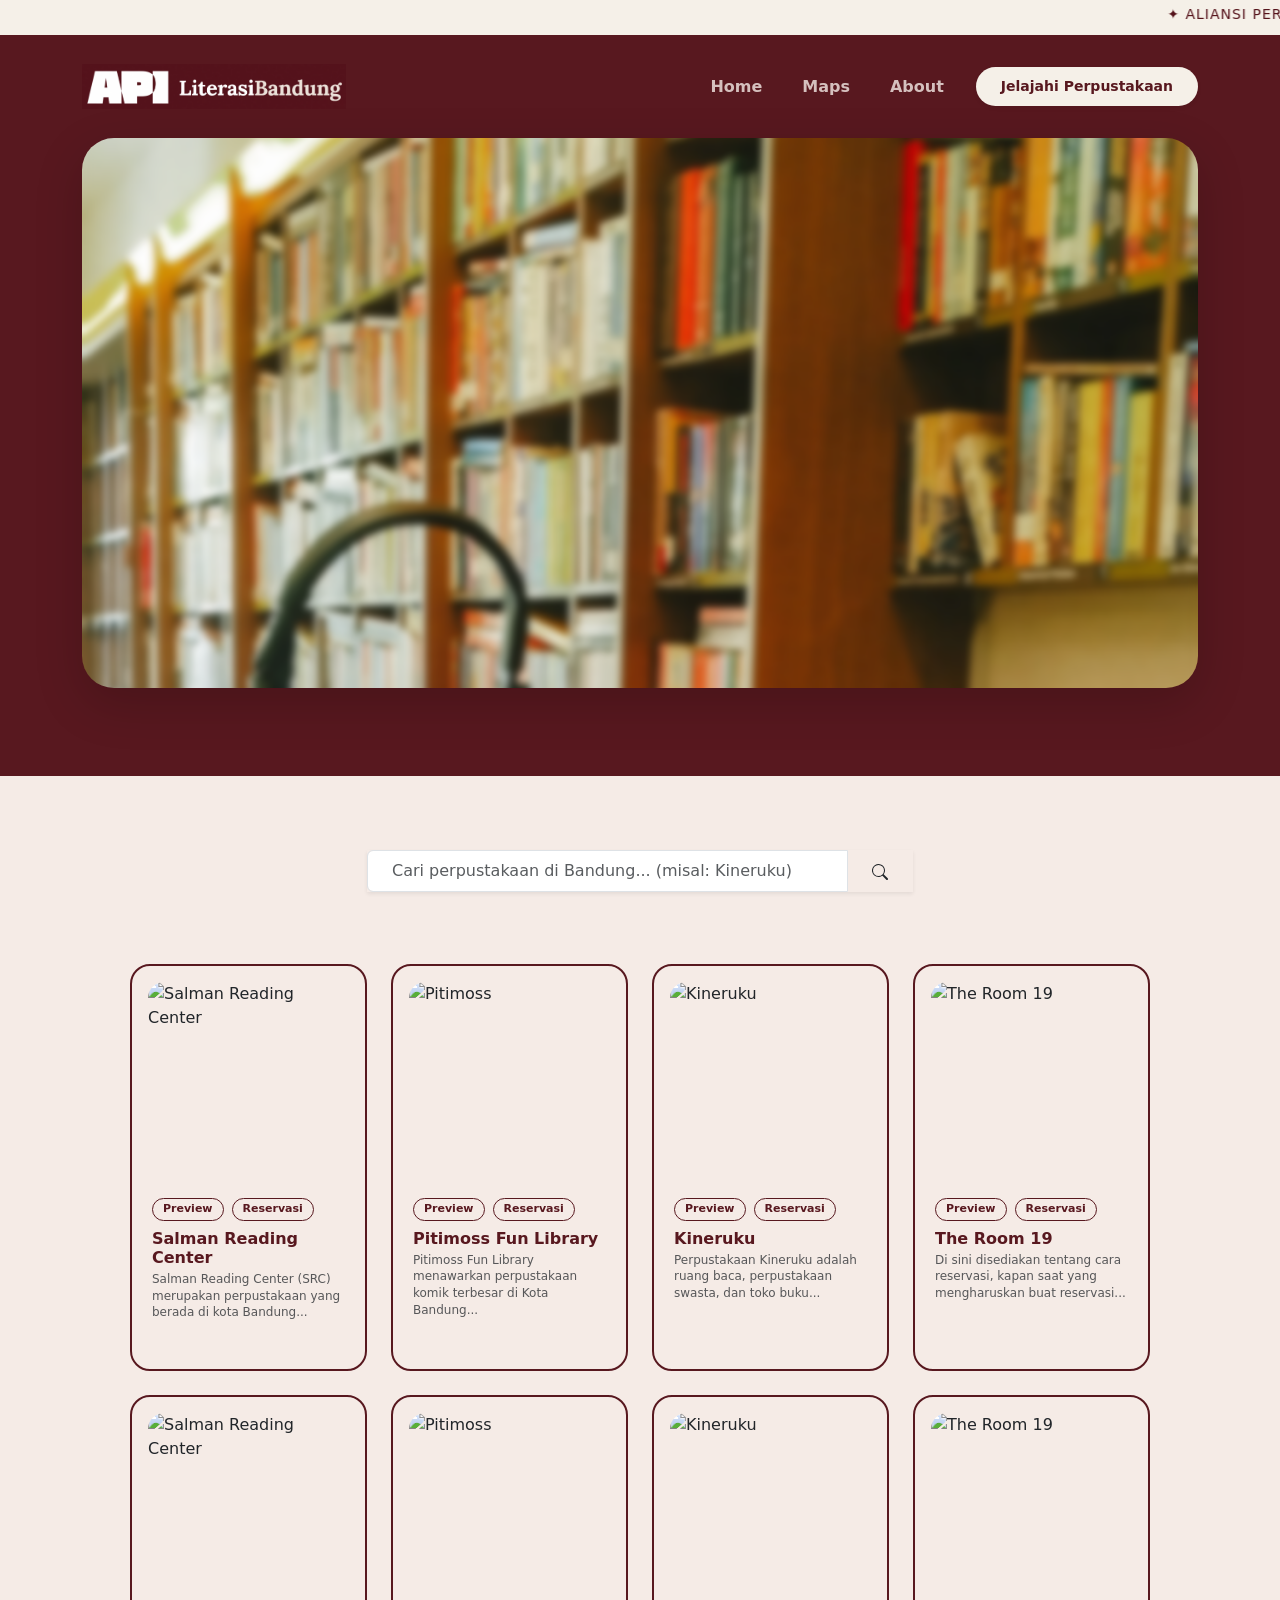
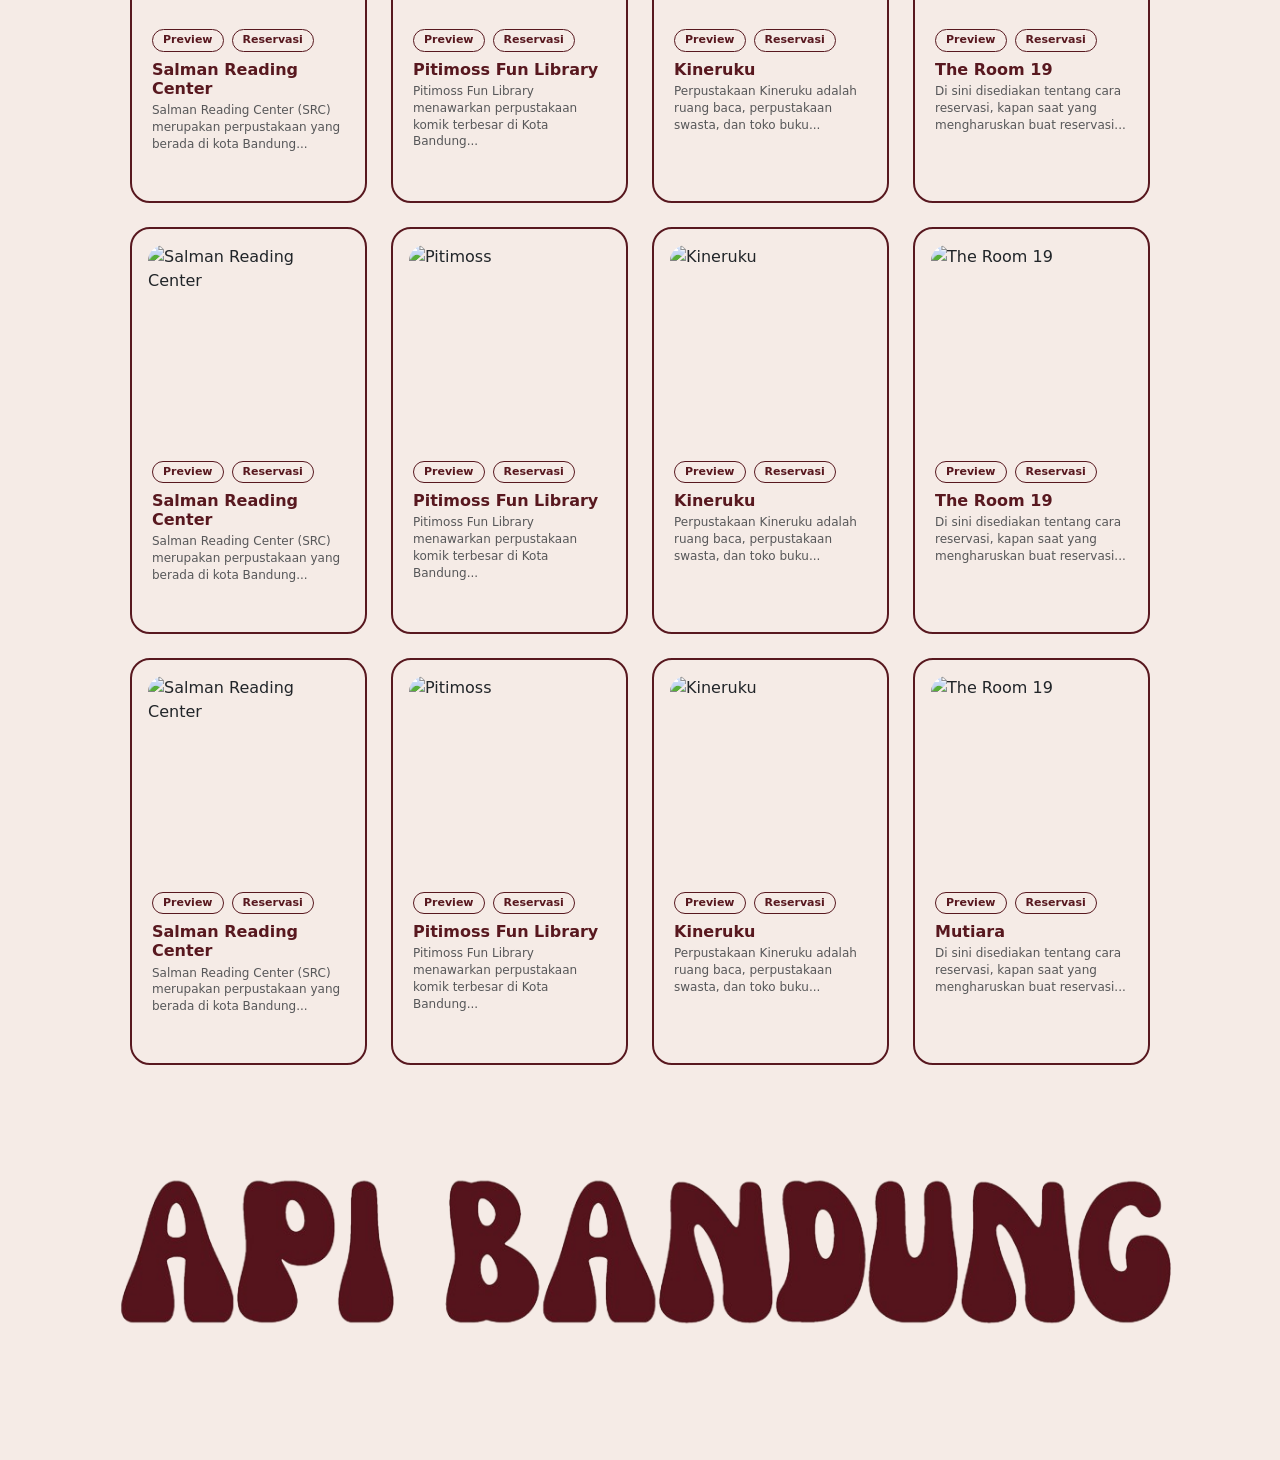
==== index.html @ 456bc09d "ganti cover" ====
<!doctype html>
<html lang="en">
  <head>
    <meta charset="UTF-8" />
    <meta name="viewport" content="width=device-width, initial-scale=1.0" />
    <link
      href="https://cdn.jsdelivr.net/npm/bootstrap@5.3.8/dist/css/bootstrap.min.css"
      rel="stylesheet"
      integrity="sha384-sRIl4kxILFvY47J16cr9ZwB07vP4J8+LH7qKQnuqkuIAvNWLzeN8tE5YBujZqJLB"
      crossorigin="anonymous"
    />
    <link rel="stylesheet" href="api.css" />
    <title>API profile</title>
  </head>
  <body>
    <!-- Teks Berjalan -->
    <div class="marquee-bg py-1 text-center text-uppercase marquee-custom">
      <marquee scrollamount="5">
        ✦ Aliansi Perpustakaan Independent &nbsp;&nbsp;&nbsp;&nbsp; ✦ Aliansi
        Perpustakaan Independent &nbsp;&nbsp;&nbsp;&nbsp; ✦ Aliansi Perpustakaan
        Independent &nbsp;&nbsp;&nbsp;&nbsp; ✦ Aliansi Perpustakaan Independent
        &nbsp;&nbsp;&nbsp;&nbsp; ✦ Aliansi Perpustakaan Independent
        &nbsp;&nbsp;&nbsp;&nbsp; ✦ Aliansi Perpustakaan Independent
      </marquee>
    </div>

    <!-- Hero Section (Warna Maroon) -->
    <div class="bg-hero-section text-cream-custom">
      <div class="container">
        <!-- ======== NAVBAR ======== -->
        <nav class="navbar navbar-expand-lg navbar-custom pt-4">
          <div class="container-fluid px-0">
            <!-- Kiri: Logo Foto -->
            <a class="navbar-brand px-0" href="#">
              <img
                src="image/logoapi.png (1).png"
                alt="Logo API Literasi Bandung"
                style="height: 45px; width: auto; object-fit: contain"
              />
            </a>

            <!-- Tombol Hamburger untuk Tampilan HP -->
            <button
              class="navbar-toggler border-light"
              type="button"
              data-bs-toggle="collapse"
              data-bs-target="#navbarNav"
            >
              <span class="navbar-toggler-icon"></span>
            </button>

            <!-- Kanan: Menu Navigasi Samping Logo -->
            <div
              class="collapse navbar-collapse justify-content-end"
              id="navbarNav"
            >
              <ul class="navbar-nav gap-4 align-items-center">
                <li class="nav-item">
                  <a
                    class="nav-link active fw-bold text-cream-custom"
                    href="https://literasibandung.id/"
                    >Home</a
                  >
                </li>
                <li class="nav-item">
                  <a class="nav-link" href="https://literasibandung.id/peta/"
                    >Maps</a
                  >
                </li>
                <li class="nav-item">
                  <a
                    class="nav-link text-cream-custom"
                    href="https://literasibandung.id/about/"
                    >About</a
                  >
                </li>
                <!-- Kotak Kapsul Lonjong Putih Paling Kanan -->
                <li class="nav-item">
                  <!-- Ganti div kotak putih kamu dengan kodingan tombol ini -->
                  <a
                    href="#bagian-katalog"
                    class="btn bg-cream-custom rounded-pill px-4 py-2 fw-bold shadow-sm"
                    style="color: #58181f; font-size: 14px; transition: 0.3s"
                  >
                    Jelajahi Perpustakaan
                  </a>
                </li>
              </ul>
            </div>
          </div>
        </nav>
        <!-- ======== END OF NAVBAR ======== -->

        <div class="row mt-3 mb-5 justify-content-center">
          <div class="col-12">
            <img
              src="image/cover.png"
              class="img-fluid w-100 rounded-5 shadow-lg"
              alt="Suasana The Room 19"
              style="max-height: 550px; object-fit: cover"
            />
          </div>
        </div>
        <!-- ======== END OF FOTO GEDE ======== -->
      </div>
      <!-- Penutup .container -->
    </div>
    <!-- Penutup .bg-hero-section -->

    <!-- Area Daftar Perpustakaan Aliansi (Warna Cream) -->
    <div class="bg-cream-body" id="bagian-katalog">
      <div class="container py-4">
        <div class="row mb-5 justify-content-center">
          <div class="col-md-8 col-lg-6">
            <div class="input-group shadow-sm">
              <input
                type="text"
                id="searchInput"
                class="form-control form-search-custom bg-white px-4 py-2"
                placeholder="Cari perpustakaan di Bandung... (misal: Kineruku)"
                aria-label="Cari perpustakaan"
              />

              <button
                class="btn btn-search-custom px-4"
                type="button"
                id="searchButton"
              >
                <svg
                  xmlns="http://www.w3.org/2000/svg"
                  width="16"
                  height="16"
                  fill="currentColor"
                  class="bi bi-search"
                  viewBox="0 0 16 16"
                >
                  <path
                    d="M11.742 10.344a6.5 6.5 0 1 0-1.397 1.398h-.001q.044.06.098.115l3.85 3.85a1 1 0 0 0 1.415-1.414l-3.85-3.85a1 1 0 0 0-.115-.1zM12 6.5a5.5 5.5 0 1 1-11 0 5.5 5.5 0 0 1 11 0"
                  />
                </svg>
              </button>
            </div>
          </div>
        </div>

        <div class="row g-4 px-4 px-md-5 py-4" id="librarylist">
          <!-- KARTU 1: Salman Reading Center -->
          <div class="col-md-6 col-lg-3">
            <div class="card h-100 card-perpus p-3">
              <img
                src="image/perpus-salman.jpg"
                class="card-img-top rounded-4"
                alt="Salman Reading Center"
                style="height: 200px; object-fit: cover"
              />

              <div class="card-body px-1 pt-3">
                <!-- Baris Tombol Kecil -->
                <div class="d-flex gap-2 mb-2">
                  <a href="salman.html" class="btn-capsule-maroon">Preview</a>
                  <a href="#" class="btn-capsule-maroon">Reservasi</a>
                </div>
                <!-- Judul & Deskripsi -->
                <h6
                  class="fw-bold text-dark mb-1"
                  style="color: #58181f !important"
                >
                  Salman Reading Center
                </h6>
                <p class="text-muted" style="font-size: 12px; line-height: 1.4">
                  Salman Reading Center (SRC) merupakan perpustakaan yang berada
                  di kota Bandung...
                </p>
              </div>
            </div>
          </div>

          <!-- KARTU 2: Pitimoss Fun Library -->
          <div class="col-md-6 col-lg-3">
            <div class="card h-100 card-perpus p-3">
              <img
                src="image/perpus-pitimoss.jpg"
                class="card-img-top rounded-4"
                alt="Pitimoss"
                style="height: 200px; object-fit: cover"
              />
              <div class="card-body px-1 pt-3">
                <div class="d-flex gap-2 mb-2">
                  <a href="#" class="btn-capsule-maroon">Preview</a>
                  <a href="#" class="btn-capsule-maroon">Reservasi</a>
                </div>
                <h6
                  class="fw-bold text-dark mb-1"
                  style="color: #58181f !important"
                >
                  Pitimoss Fun Library
                </h6>
                <p class="text-muted" style="font-size: 12px; line-height: 1.4">
                  Pitimoss Fun Library menawarkan perpustakaan komik terbesar di
                  Kota Bandung...
                </p>
              </div>
            </div>
          </div>

          <!-- KARTU 3: Kineruku -->
          <div class="col-md-6 col-lg-3">
            <div class="card h-100 card-perpus p-3">
              <img
                src="image/perpus-kineruku.jpg"
                class="card-img-top rounded-4"
                alt="Kineruku"
                style="height: 200px; object-fit: cover"
              />
              <div class="card-body px-1 pt-3">
                <div class="d-flex gap-2 mb-2">
                  <a href="#" class="btn-capsule-maroon">Preview</a>
                  <a href="#" class="btn-capsule-maroon">Reservasi</a>
                </div>
                <h6
                  class="fw-bold text-dark mb-1"
                  style="color: #58181f !important"
                >
                  Kineruku
                </h6>
                <p class="text-muted" style="font-size: 12px; line-height: 1.4">
                  Perpustakaan Kineruku adalah ruang baca, perpustakaan swasta,
                  dan toko buku...
                </p>
              </div>
            </div>
          </div>

          <!-- KARTU 4: The Room 19 -->
          <div class="col-md-6 col-lg-3">
            <div class="card h-100 card-perpus p-3">
              <img
                src="image/perpus-theroom19.jpg"
                class="card-img-top rounded-4"
                alt="The Room 19"
                style="height: 200px; object-fit: cover"
              />
              <div class="card-body px-1 pt-3">
                <div class="d-flex gap-2 mb-2">
                  <a href="#" class="btn-capsule-maroon">Preview</a>
                  <a href="#" class="btn-capsule-maroon">Reservasi</a>
                </div>
                <h6
                  class="fw-bold text-dark mb-1"
                  style="color: #58181f !important"
                >
                  The Room 19
                </h6>
                <p class="text-muted" style="font-size: 12px; line-height: 1.4">
                  Di sini disediakan tentang cara reservasi, kapan saat yang
                  mengharuskan buat reservasi...
                </p>
              </div>
            </div>
          </div>

          <!-- KARTU 1: Salman Reading Center -->
          <div class="col-md-6 col-lg-3">
            <div class="card h-100 card-perpus p-3">
              <!-- Foto Placeholder Gunung/Awan seperti di Canva kamu -->
              <img
                src="image/perpus-salman.jpg"
                class="card-img-top rounded-4"
                alt="Salman Reading Center"
                style="height: 200px; object-fit: cover"
              />

              <div class="card-body px-1 pt-3">
                <!-- Baris Tombol Kecil -->
                <div class="d-flex gap-2 mb-2">
                  <a href="#" class="btn-capsule-maroon">Preview</a>
                  <a href="#" class="btn-capsule-maroon">Reservasi</a>
                </div>
                <!-- Judul & Deskripsi -->
                <h6
                  class="fw-bold text-dark mb-1"
                  style="color: #58181f !important"
                >
                  Salman Reading Center
                </h6>
                <p class="text-muted" style="font-size: 12px; line-height: 1.4">
                  Salman Reading Center (SRC) merupakan perpustakaan yang berada
                  di kota Bandung...
                </p>
              </div>
            </div>
          </div>

          <!-- KARTU 2: Pitimoss Fun Library -->
          <div class="col-md-6 col-lg-3">
            <div class="card h-100 card-perpus p-3">
              <img
                src="image/perpus-pitimoss.jpg"
                class="card-img-top rounded-4"
                alt="Pitimoss"
                style="height: 200px; object-fit: cover"
              />
              <div class="card-body px-1 pt-3">
                <div class="d-flex gap-2 mb-2">
                  <a href="#" class="btn-capsule-maroon">Preview</a>
                  <a href="#" class="btn-capsule-maroon">Reservasi</a>
                </div>
                <h6
                  class="fw-bold text-dark mb-1"
                  style="color: #58181f !important"
                >
                  Pitimoss Fun Library
                </h6>
                <p class="text-muted" style="font-size: 12px; line-height: 1.4">
                  Pitimoss Fun Library menawarkan perpustakaan komik terbesar di
                  Kota Bandung...
                </p>
              </div>
            </div>
          </div>

          <!-- KARTU 3: Kineruku -->
          <div class="col-md-6 col-lg-3">
            <div class="card h-100 card-perpus p-3">
              <img
                src="image/perpus-kineruku.jpg"
                class="card-img-top rounded-4"
                alt="Kineruku"
                style="height: 200px; object-fit: cover"
              />
              <div class="card-body px-1 pt-3">
                <div class="d-flex gap-2 mb-2">
                  <a href="#" class="btn-capsule-maroon">Preview</a>
                  <a href="#" class="btn-capsule-maroon">Reservasi</a>
                </div>
                <h6
                  class="fw-bold text-dark mb-1"
                  style="color: #58181f !important"
                >
                  Kineruku
                </h6>
                <p class="text-muted" style="font-size: 12px; line-height: 1.4">
                  Perpustakaan Kineruku adalah ruang baca, perpustakaan swasta,
                  dan toko buku...
                </p>
              </div>
            </div>
          </div>

          <!-- KARTU 4: The Room 19 -->
          <div class="col-md-6 col-lg-3">
            <div class="card h-100 card-perpus p-3">
              <img
                src="image/perpus-theroom19.jpg"
                class="card-img-top rounded-4"
                alt="The Room 19"
                style="height: 200px; object-fit: cover"
              />
              <div class="card-body px-1 pt-3">
                <div class="d-flex gap-2 mb-2">
                  <a href="#" class="btn-capsule-maroon">Preview</a>
                  <a href="#" class="btn-capsule-maroon">Reservasi</a>
                </div>
                <h6
                  class="fw-bold text-dark mb-1"
                  style="color: #58181f !important"
                >
                  The Room 19
                </h6>
                <p class="text-muted" style="font-size: 12px; line-height: 1.4">
                  Di sini disediakan tentang cara reservasi, kapan saat yang
                  mengharuskan buat reservasi...
                </p>
              </div>
            </div>
          </div>

          <!-- KARTU 1: Salman Reading Center -->
          <div class="col-md-6 col-lg-3">
            <div class="card h-100 card-perpus p-3">
              <!-- Foto Placeholder Gunung/Awan seperti di Canva kamu -->
              <img
                src="image/perpus-salman.jpg"
                class="card-img-top rounded-4"
                alt="Salman Reading Center"
                style="height: 200px; object-fit: cover"
              />

              <div class="card-body px-1 pt-3">
                <!-- Baris Tombol Kecil -->
                <div class="d-flex gap-2 mb-2">
                  <a href="#" class="btn-capsule-maroon">Preview</a>
                  <a href="#" class="btn-capsule-maroon">Reservasi</a>
                </div>
                <!-- Judul & Deskripsi -->
                <h6
                  class="fw-bold text-dark mb-1"
                  style="color: #58181f !important"
                >
                  Salman Reading Center
                </h6>
                <p class="text-muted" style="font-size: 12px; line-height: 1.4">
                  Salman Reading Center (SRC) merupakan perpustakaan yang berada
                  di kota Bandung...
                </p>
              </div>
            </div>
          </div>

          <!-- KARTU 2: Pitimoss Fun Library -->
          <div class="col-md-6 col-lg-3">
            <div class="card h-100 card-perpus p-3">
              <img
                src="image/perpus-pitimoss.jpg"
                class="card-img-top rounded-4"
                alt="Pitimoss"
                style="height: 200px; object-fit: cover"
              />
              <div class="card-body px-1 pt-3">
                <div class="d-flex gap-2 mb-2">
                  <a href="#" class="btn-capsule-maroon">Preview</a>
                  <a href="#" class="btn-capsule-maroon">Reservasi</a>
                </div>
                <h6
                  class="fw-bold text-dark mb-1"
                  style="color: #58181f !important"
                >
                  Pitimoss Fun Library
                </h6>
                <p class="text-muted" style="font-size: 12px; line-height: 1.4">
                  Pitimoss Fun Library menawarkan perpustakaan komik terbesar di
                  Kota Bandung...
                </p>
              </div>
            </div>
          </div>

          <!-- KARTU 3: Kineruku -->
          <div class="col-md-6 col-lg-3">
            <div class="card h-100 card-perpus p-3">
              <img
                src="image/perpus-kineruku.jpg"
                class="card-img-top rounded-4"
                alt="Kineruku"
                style="height: 200px; object-fit: cover"
              />
              <div class="card-body px-1 pt-3">
                <div class="d-flex gap-2 mb-2">
                  <a href="#" class="btn-capsule-maroon">Preview</a>
                  <a href="#" class="btn-capsule-maroon">Reservasi</a>
                </div>
                <h6
                  class="fw-bold text-dark mb-1"
                  style="color: #58181f !important"
                >
                  Kineruku
                </h6>
                <p class="text-muted" style="font-size: 12px; line-height: 1.4">
                  Perpustakaan Kineruku adalah ruang baca, perpustakaan swasta,
                  dan toko buku...
                </p>
              </div>
            </div>
          </div>

          <!-- KARTU 4: The Room 19 -->
          <div class="col-md-6 col-lg-3">
            <div class="card h-100 card-perpus p-3">
              <img
                src="image/perpus-theroom19.jpg"
                class="card-img-top rounded-4"
                alt="The Room 19"
                style="height: 200px; object-fit: cover"
              />
              <div class="card-body px-1 pt-3">
                <div class="d-flex gap-2 mb-2">
                  <a href="#" class="btn-capsule-maroon">Preview</a>
                  <a href="#" class="btn-capsule-maroon">Reservasi</a>
                </div>
                <h6
                  class="fw-bold text-dark mb-1"
                  style="color: #58181f !important"
                >
                  The Room 19
                </h6>
                <p class="text-muted" style="font-size: 12px; line-height: 1.4">
                  Di sini disediakan tentang cara reservasi, kapan saat yang
                  mengharuskan buat reservasi...
                </p>
              </div>
            </div>
          </div>

          <!-- KARTU 1: Salman Reading Center -->
          <div class="col-md-6 col-lg-3">
            <div class="card h-100 card-perpus p-3">
              <!-- Foto Placeholder Gunung/Awan seperti di Canva kamu -->
              <img
                src="image/perpus-salman.jpg"
                class="card-img-top rounded-4"
                alt="Salman Reading Center"
                style="height: 200px; object-fit: cover"
              />

              <div class="card-body px-1 pt-3">
                <!-- Baris Tombol Kecil -->
                <div class="d-flex gap-2 mb-2">
                  <a href="#" class="btn-capsule-maroon">Preview</a>
                  <a href="#" class="btn-capsule-maroon">Reservasi</a>
                </div>
                <!-- Judul & Deskripsi -->
                <h6
                  class="fw-bold text-dark mb-1"
                  style="color: #58181f !important"
                >
                  Salman Reading Center
                </h6>
                <p class="text-muted" style="font-size: 12px; line-height: 1.4">
                  Salman Reading Center (SRC) merupakan perpustakaan yang berada
                  di kota Bandung...
                </p>
              </div>
            </div>
          </div>

          <!-- KARTU 2: Pitimoss Fun Library -->
          <div class="col-md-6 col-lg-3">
            <div class="card h-100 card-perpus p-3">
              <img
                src="image/perpus-pitimoss.jpg"
                class="card-img-top rounded-4"
                alt="Pitimoss"
                style="height: 200px; object-fit: cover"
              />
              <div class="card-body px-1 pt-3">
                <div class="d-flex gap-2 mb-2">
                  <a href="#" class="btn-capsule-maroon">Preview</a>
                  <a href="#" class="btn-capsule-maroon">Reservasi</a>
                </div>
                <h6
                  class="fw-bold text-dark mb-1"
                  style="color: #58181f !important"
                >
                  Pitimoss Fun Library
                </h6>
                <p class="text-muted" style="font-size: 12px; line-height: 1.4">
                  Pitimoss Fun Library menawarkan perpustakaan komik terbesar di
                  Kota Bandung...
                </p>
              </div>
            </div>
          </div>

          <!-- KARTU 3: Kineruku -->
          <div class="col-md-6 col-lg-3">
            <div class="card h-100 card-perpus p-3">
              <img
                src="image/perpus-kineruku.jpg"
                class="card-img-top rounded-4"
                alt="Kineruku"
                style="height: 200px; object-fit: cover"
              />
              <div class="card-body px-1 pt-3">
                <div class="d-flex gap-2 mb-2">
                  <a href="#" class="btn-capsule-maroon">Preview</a>
                  <a href="#" class="btn-capsule-maroon">Reservasi</a>
                </div>
                <h6
                  class="fw-bold text-dark mb-1"
                  style="color: #58181f !important"
                >
                  Kineruku
                </h6>
                <p class="text-muted" style="font-size: 12px; line-height: 1.4">
                  Perpustakaan Kineruku adalah ruang baca, perpustakaan swasta,
                  dan toko buku...
                </p>
              </div>
            </div>
          </div>

          <!-- KARTU 4: The Room 19 -->
          <div class="col-md-6 col-lg-3">
            <div class="card h-100 card-perpus p-3">
              <img
                src="image/perpus-theroom19.jpg"
                class="card-img-top rounded-4"
                alt="The Room 19"
                style="height: 200px; object-fit: cover"
              />
              <div class="card-body px-1 pt-3">
                <div class="d-flex gap-2 mb-2">
                  <a href="#" class="btn-capsule-maroon">Preview</a>
                  <a href="#" class="btn-capsule-maroon">Reservasi</a>
                </div>
                <h6
                  class="fw-bold text-dark mb-1"
                  style="color: #58181f !important"
                >
                  Mutiara
                </h6>
                <p class="text-muted" style="font-size: 12px; line-height: 1.4">
                  Di sini disediakan tentang cara reservasi, kapan saat yang
                  mengharuskan buat reservasi...
                </p>
              </div>
            </div>
          </div>
        </div>
        <!-- Penutup .row baris pertama -->
        <div class="row mt-5 pt-4 justify-content-center">
          <div class="col-12 text-center">
            <img
              src="image/apibandung.png"
              alt="API Bandung"
              class="img-fluid w-100"
              alt="API Bandung"
              style="max-height: 300px; object-fit: contain"
            />
          </div>
        </div>
      </div>
    </div>

    <script
      src="https://cdn.jsdelivr.net/npm/@popperjs/core@2.11.8/dist/umd/popper.min.js"
      integrity="sha384-I7E8VVD/ismYTF4hNIPjVp/Zjvgyol6VFvRkX/vR+Vc4jQkC+hVqc2pM8ODewa9r"
      crossorigin="anonymous"
    ></script>
    <script
      src="https://cdn.jsdelivr.net/npm/bootstrap@5.3.8/dist/js/bootstrap.min.js"
      integrity="sha384-G/EV+4j2dNv+tEPo3++6LCgdCROaejBqfUeNjuKAiuXbjrxilcCdDz6ZAVfHWe1Y"
      crossorigin="anonymous"
    ></script>
    <script src="api.js"></script>
  </body>
</html>
---- api.css ----
.bg-maroon-custom {
  background-color: #55131b;
}

.bg-cream-custom {
  background-color: #f5f0e8;
}

.text-cream-custom {
  color: #f5f0e8;
}

.marquee-custom {
  background-color: #f5f0e8;
  color: #55131b;
  font-size: 14px;
  letter-spacing: 1px;
}

.bg-hero-section {
  background-color: #55131b;
  padding-bottom: 60px;
}

.navbar-custom .nav-link {
  color: #ffffff;
  opacity: 0.8;
}

navbar.custom .nav-link-active {
  opacity: 1;
  font-weight: bold;
}

.nav-link {
  color: #f5ebe6 !important;
  font-weight: 600;
  transition: color 0.3s ease;
}

.nav-link:hover {
  color: #ffffff !important; /* Berubah jadi putih terang saat disentuh kursor */
}

/* api.css */

.bg-hero-section {
  background-color: #58181f; /* Maroon kamu */
  padding-bottom: 40px; /* Jarak di bawah foto gede sebelum masuk ke area cream */
}

/* Warna cream latar belakang untuk area daftar perpustakaan di bawahnya */
.bg-cream-body {
  background-color: #f5ebe6;
  padding-top: 50px;
  padding-bottom: 80px;
}

/* Kustomisasi kartu  */
.card-perpus {
  background-color: transparent;
  border: 2px solid #58181f !important; /* Garis tepi maroon tipis */
  border-radius: 20px !important; /* Membuat sudut kartu melengkung halus */
  overflow: hidden;
  transition: transform 0.2s;
}

.card-perpus:hover {
  transform: translateY(-5px); /* Efek melayang sedikit kalau kursor nempel */
}

/* Tombol kecil capsule "Preview" dan "Reservasi" */
.btn-capsule-maroon {
  background-color: transparent;
  color: #58181f;
  border: 1.5px solid #58181f;
  border-radius: 50px;
  font-size: 11px;
  font-weight: bold;
  padding: 2px 10px;
  text-decoration: none;
}

.btn-capsule-maroon:hover {
  background-color: #58181f;
  color: #f5ebe6;
}

/* page deskripsi */
.btn-kapsul-maroon {
  background-color: #58181f !important;
  color: #f5ebe6 !important;
  border: 2px solid #58181f !important;
  border-radius: 50px !important;
  padding: 10px 28px !important;
  font-weight: 600;
  transition: all 0.3s ease;
}

.btn-kapsul-maroon:hover {
  background-color: transparent !important;
  color: #58181f !important;
}

/* Tombol Kapsul Garis Saja (Outline) */
.btn-kapsul-outline {
  background-color: transparent !important;
  color: #58181f !important;
  border: 2px solid #58181f !important;
  border-radius: 50px !important;
  padding: 10px 28px !important;
  font-weight: 600;
  transition: all 0.3s ease;
}

.btn-kapsul-outline:hover {
  background-color: #58181f !important;
  color: #f5ebe6 !important;
}

/* mulai ke page profiil */
.text-maroon-custom {
  color: #58181f !important;
}

.box-deskripsi {
  background-color: #e8dacf;
}

.garis-tipis {
  border: none;
  border-top: 1px solid #58181f; /* Warna maroon */
  opacity: 0.2; /* Dibuat agak transparan biar soft/tipis */
  margin-top: 20px;
  margin-bottom: 20px;
}

.btn-lokasi {
  background-color: #7d8491 !important; /* Abu-abu kebiruan */
  border: none;
}
.btn-lokasi:hover {
  background-color: #636a77 !important;
}

.btn-sosmed {
  background-color: #2b3a4a !important; /* Navy gelap */
  border: none;
}
.btn-sosmed:hover {
  background-color: #1e2936 !important;
}

.btn-opac {
  background-color: #58181f !important; /* Maroon */
  border: none;
}
.btn-opac:hover {
  background-color: #3d1015 !important;
}

/* funfact space */
.box-funfact {
  background-color: #58181f;
  border-radius: 30px !important;
}

.badge-funfact {
  background-color: #82929e;
  font-size: 18px;
  font-weight: 700;
  padding: 10px 35px;
  letter-spacing: 0.5px;
}

.funfact-img {
  border: 10px solid #e8dacf;
  border-radius: 20px; /* Sudut foto dan bingkai melengkung */
  object-fit: cover;
  width: 100%;
  max-width: 400px; /* Menjaga agar foto tidak terlalu besar */
  height: 260px; /* Ketinggian foto disamaratakan */
}

/* ========================================= */
/* KHUSUS MINI GALLERY (PINTEREST STYLE)     */

/* Mengatur jumlah kolom layaknya Pinterest */
.pinterest-gallery {
  column-count: 4; /* Di layar laptop besar, pecah jadi 4 kolom */
  column-gap: 15px; /* Jarak antar kolom */
}

/* Responsif: Makin kecil layar, jumlah kolomnya berkurang */
@media (max-width: 991px) {
  .pinterest-gallery {
    column-count: 3;
  }
}
@media (max-width: 767px) {
  .pinterest-gallery {
    column-count: 2;
  } /* Di HP jadi 2 kolom biar foto gak kekecilan */
}

/* Wadah masing-masing foto */
.gallery-item {
  position: relative;
  margin-bottom: 15px; /* Jarak bawah antar foto */
  border-radius: 15px;
  overflow: hidden;
  break-inside: avoid; /* Mencegah foto terpotong di tengah jalan pindah kolom */
  cursor: pointer;
}

/* Fotonya sendiri */
.gallery-item img {
  width: 100%;
  display: block;
  transition: transform 0.4s ease; /* Transisi durasi zoom saat di-hover */
}

/* Lapisan Keterangan (Awalnya transparan/tidak terlihat) */
.gallery-overlay {
  position: absolute;
  top: 0;
  left: 0;
  right: 0;
  bottom: 0;
  background-color: rgba(
    88,
    24,
    31,
    0.85
  ); /* Warna maroon dengan efek kaca 85% */
  color: #f5ebe6; /* Teks warna cream */
  display: flex;
  align-items: center;
  justify-content: center;
  opacity: 0; /* Sengaja disembunyikan */
  transition: opacity 0.4s ease; /* Transisi durasi muncul */
  padding: 20px;
  text-align: center;
  font-size: 15px;
}

/* ========================================= */
/* EFEK KETIKA KURSOR DIARAHKAN (HOVER)      */

/* 1. Fotonya nge-zoom sedikit ke dalam */
.gallery-item:hover img {
  transform: scale(1.1);
}

/* 2. Lapisan Keterangannya muncul */
.gallery-item:hover .gallery-overlay {
  opacity: 1;
}

/* ========================================= */
/* KHUSUS SECTION YOU MIGHT LIKE (POLAROID)  */

/* Pengaturan dasar bentuk kartu polaroid */
.card-polaroid {
  display: block;
  padding: 15px; /* Bingkai di sisi atas, kiri, kanan */
  padding-bottom: 25px; /* Bingkai bawah dibuat lebih tebal (ciri khas polaroid) */
  border-radius: 20px; /* Sudut melengkung luar */
  transition:
    transform 0.3s ease,
    box-shadow 0.3s ease;
}

/* Efek saat polaroidnya disentuh kursor */
.card-polaroid:hover {
  transform: translateY(-8px);
  box-shadow: 0 10px 20px rgba(0, 0, 0, 0.15) !important;
}

/* Wadah kotak putih di dalam polaroid */
.polaroid-img-wrapper {
  background-color: #f5ebe6; /* Warna cream untuk jaga-jaga kalau foto belum dimuat */
  border-radius: 12px;
  overflow: hidden;
  aspect-ratio: 1 / 1; /* Memaksa foto menjadi KOTAK SEMPURNA (1:1) */
}

/* Fotonya menyesuaikan kotak */
.polaroid-img-wrapper img {
  width: 100%;
  height: 100%;
  object-fit: cover;
}

/* --- Palet Warna 4 Kartu Polaroid --- */
.bg-polaroid-maroon {
  background-color: #4a1218;
  color: #f5ebe6;
}
.bg-polaroid-blue {
  background-color: #7d8491;
  color: #f5ebe6;
}
.bg-polaroid-navy {
  background-color: #2b3a4a;
  color: #f5ebe6;
}
.bg-polaroid-tan {
  background-color: #e8dacf;
  color: #58181f; /* Teks warna maroon biar kontras terbaca */
}

/* ========================================= */
/* DEKORASI JUDUL "YOU MIGHT LIKE"           */

.judul-rekomendasi::after {
  content: "";
  position: absolute;
  bottom: -8px; /* Jarak garis ke teks */
  left: 0;
  width: 40%; /* Panjang garisnya cuma 40% dari panjang tulisan biar estetik */
  height: 4px; /* Ketebalan garis */
  background-color: #58181f; /* Warna maroon */
  border-radius: 10px; /* Ujung garisnya melengkung tumpul */
}
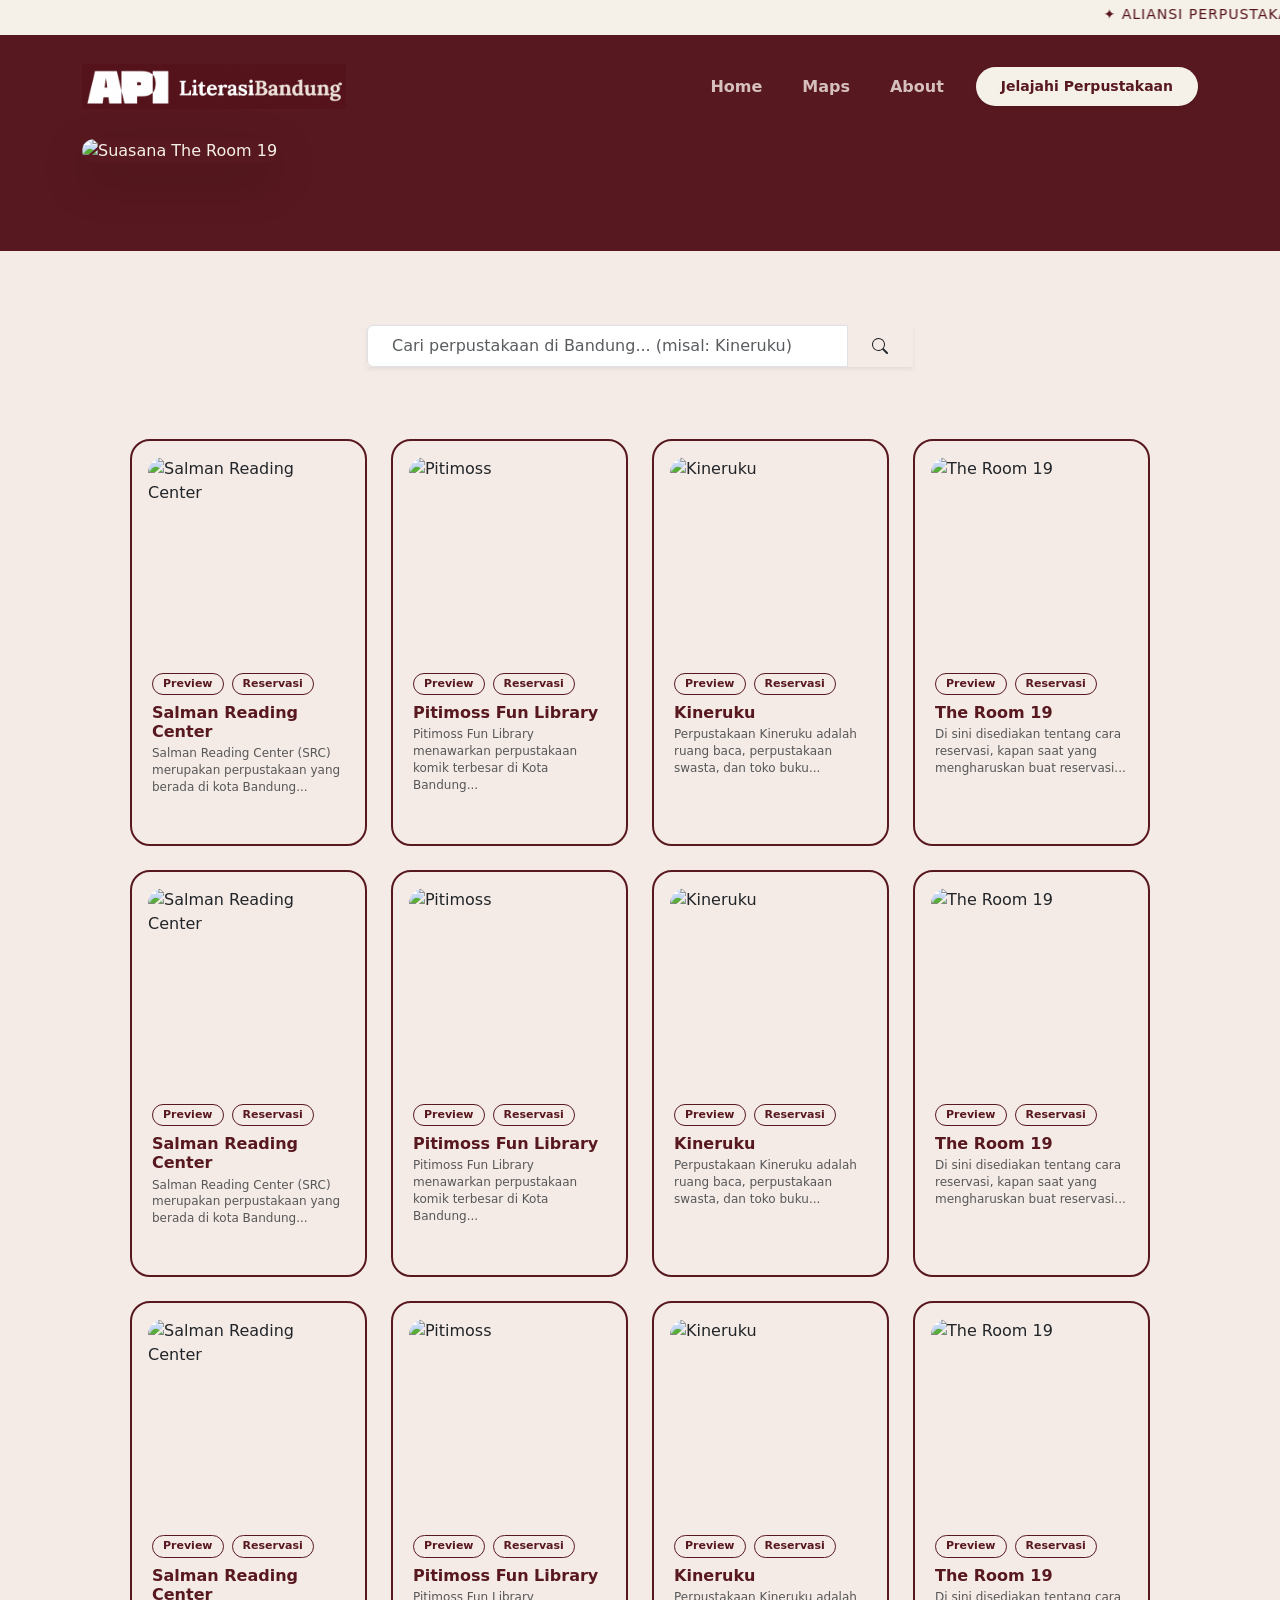
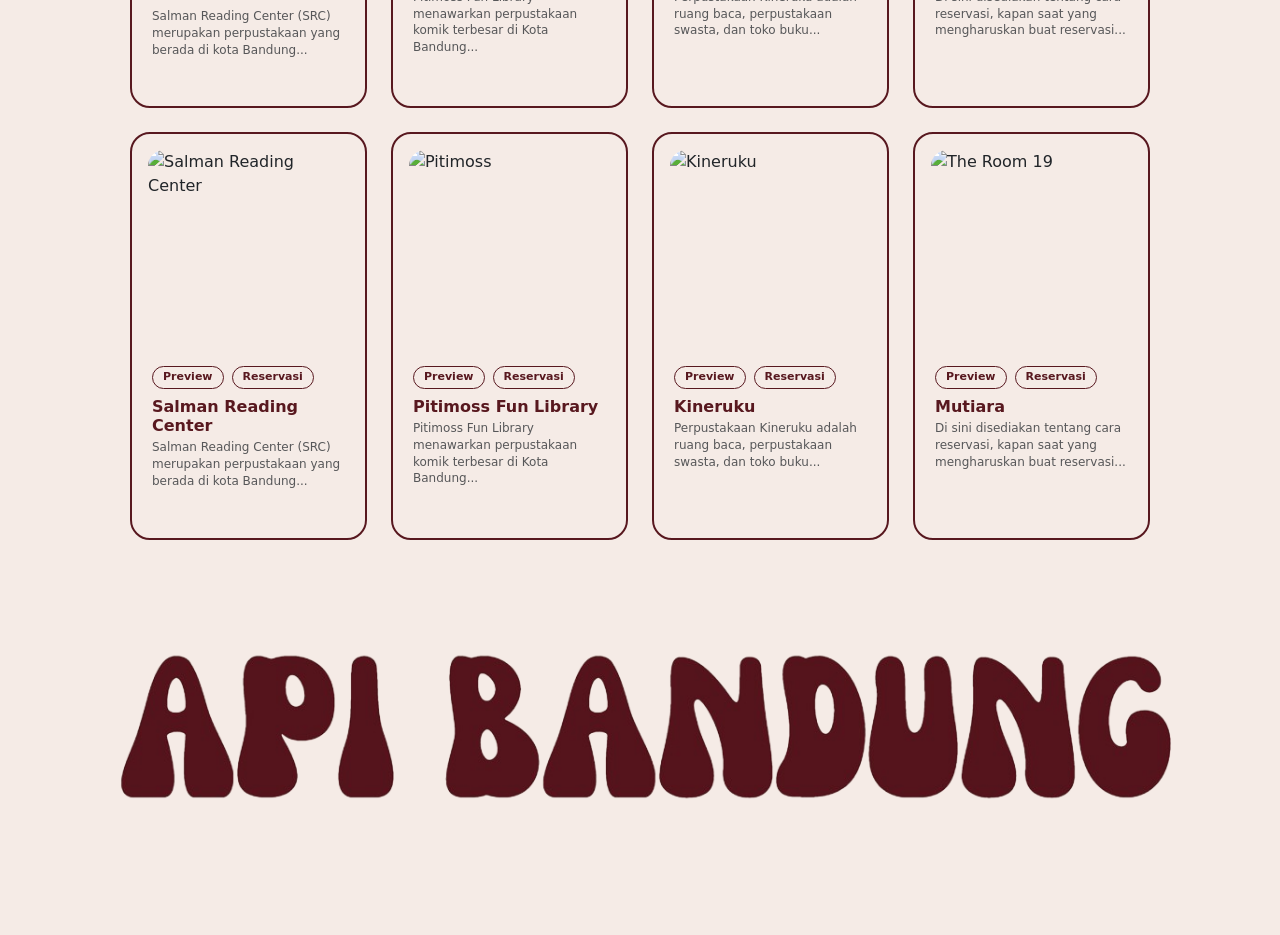
==== commit c6c1e285: "ganti cover pt 2" ====
--- a/index.html
+++ b/index.html
@@ -94,7 +94,7 @@
         <div class="row mt-3 mb-5 justify-content-center">
           <div class="col-12">
             <img
-              src="image/cover.png"
+              src="image/herosection.png"
               class="img-fluid w-100 rounded-5 shadow-lg"
               alt="Suasana The Room 19"
               style="max-height: 550px; object-fit: cover"
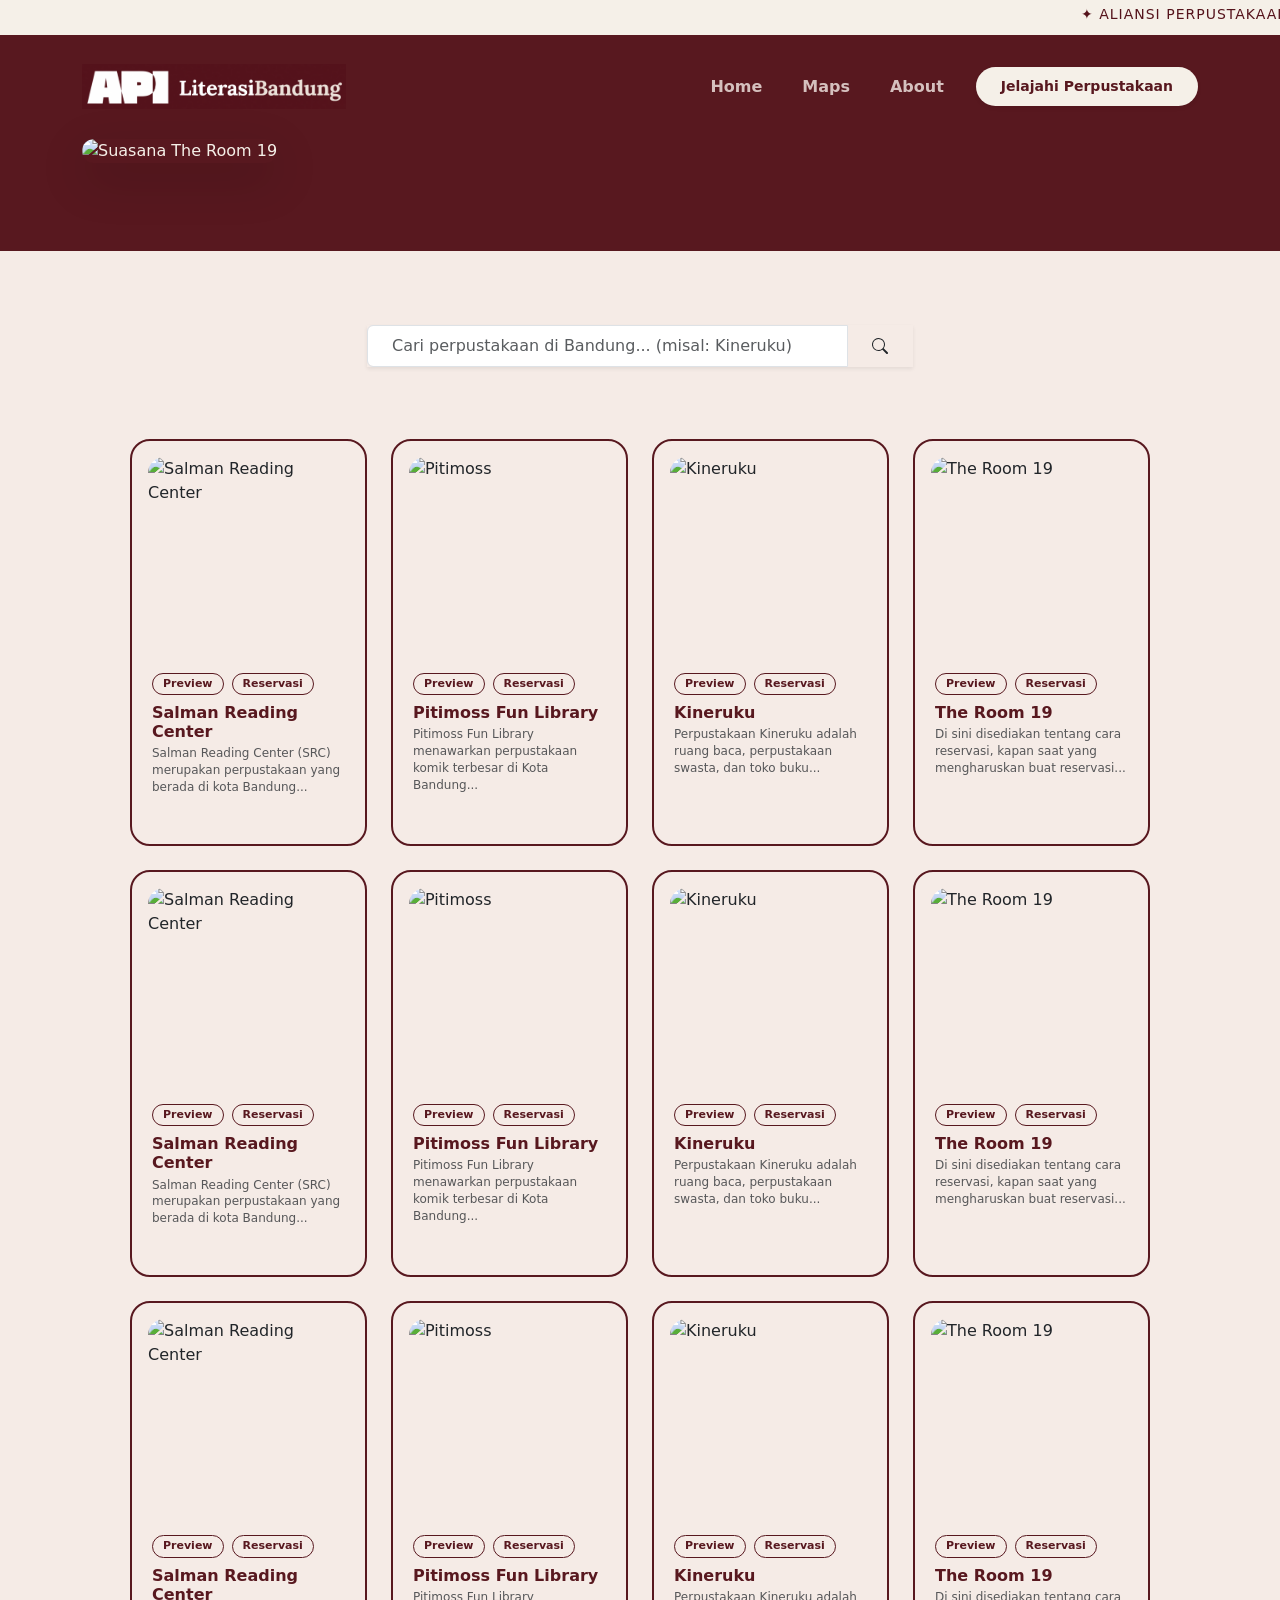
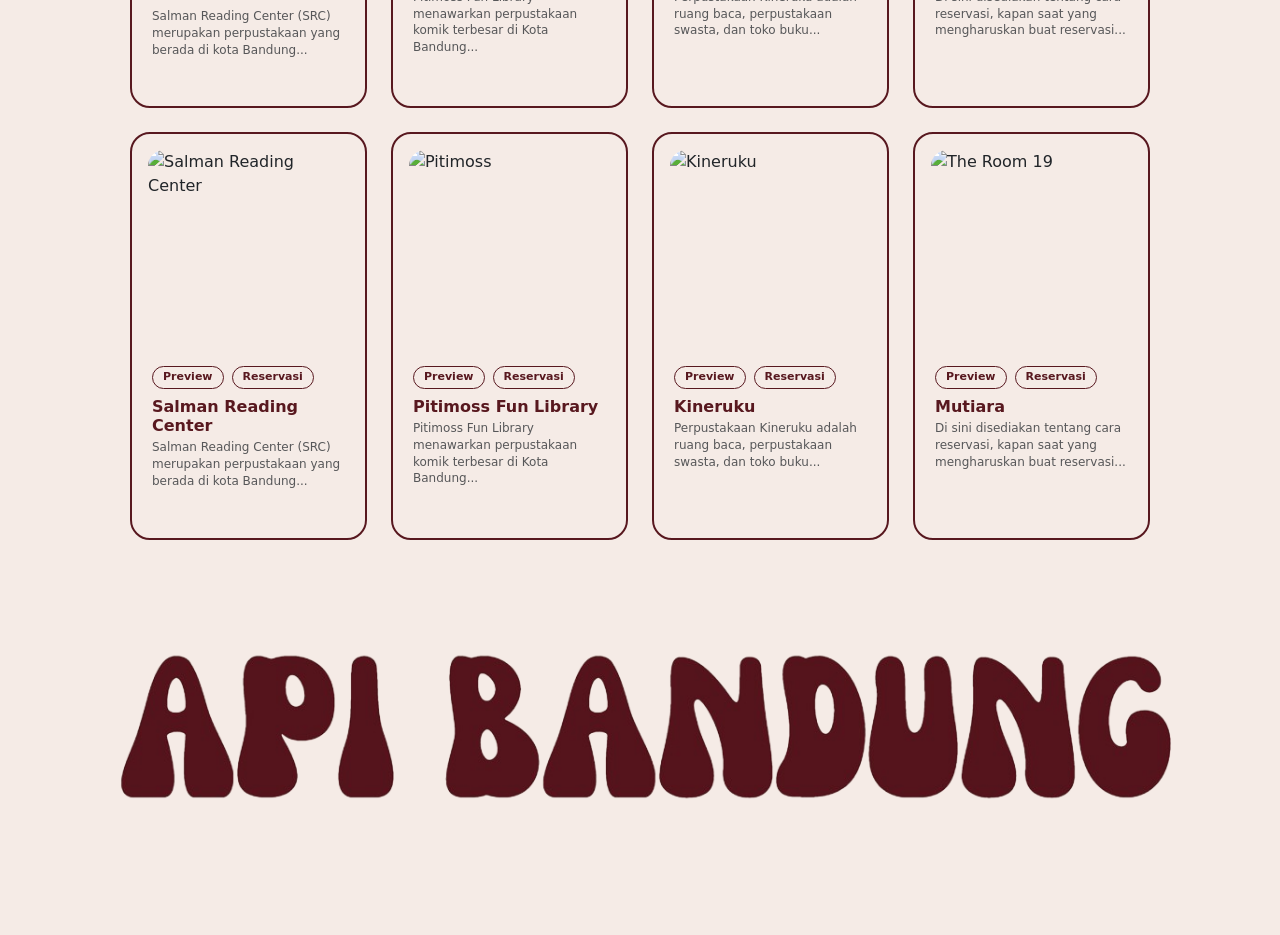
==== commit 0853cd2c: "foto" ====
--- a/index.html
+++ b/index.html
@@ -183,10 +183,11 @@
                 class="card-img-top rounded-4"
                 alt="Pitimoss"
                 style="height: 200px; object-fit: cover"
-              />
-              <div class="card-body px-1 pt-3">
-                <div class="d-flex gap-2 mb-2">
-                  <a href="#" class="btn-capsule-maroon">Preview</a>
+                href="pitimoss.html"
+              />
+              <div class="card-body px-1 pt-3">
+                <div class="d-flex gap-2 mb-2">
+                  <a href="pitimoss.html" class="btn-capsule-maroon">Preview</a>
                   <a href="#" class="btn-capsule-maroon">Reservasi</a>
                 </div>
                 <h6
@@ -214,7 +215,7 @@
               />
               <div class="card-body px-1 pt-3">
                 <div class="d-flex gap-2 mb-2">
-                  <a href="#" class="btn-capsule-maroon">Preview</a>
+                  <a href="kineruku.html" class="btn-capsule-maroon">Preview</a>
                   <a href="#" class="btn-capsule-maroon">Reservasi</a>
                 </div>
                 <h6
@@ -242,7 +243,7 @@
               />
               <div class="card-body px-1 pt-3">
                 <div class="d-flex gap-2 mb-2">
-                  <a href="#" class="btn-capsule-maroon">Preview</a>
+                  <a href="theroom19.html" class="btn-capsule-maroon">Preview</a>
                   <a href="#" class="btn-capsule-maroon">Reservasi</a>
                 </div>
                 <h6
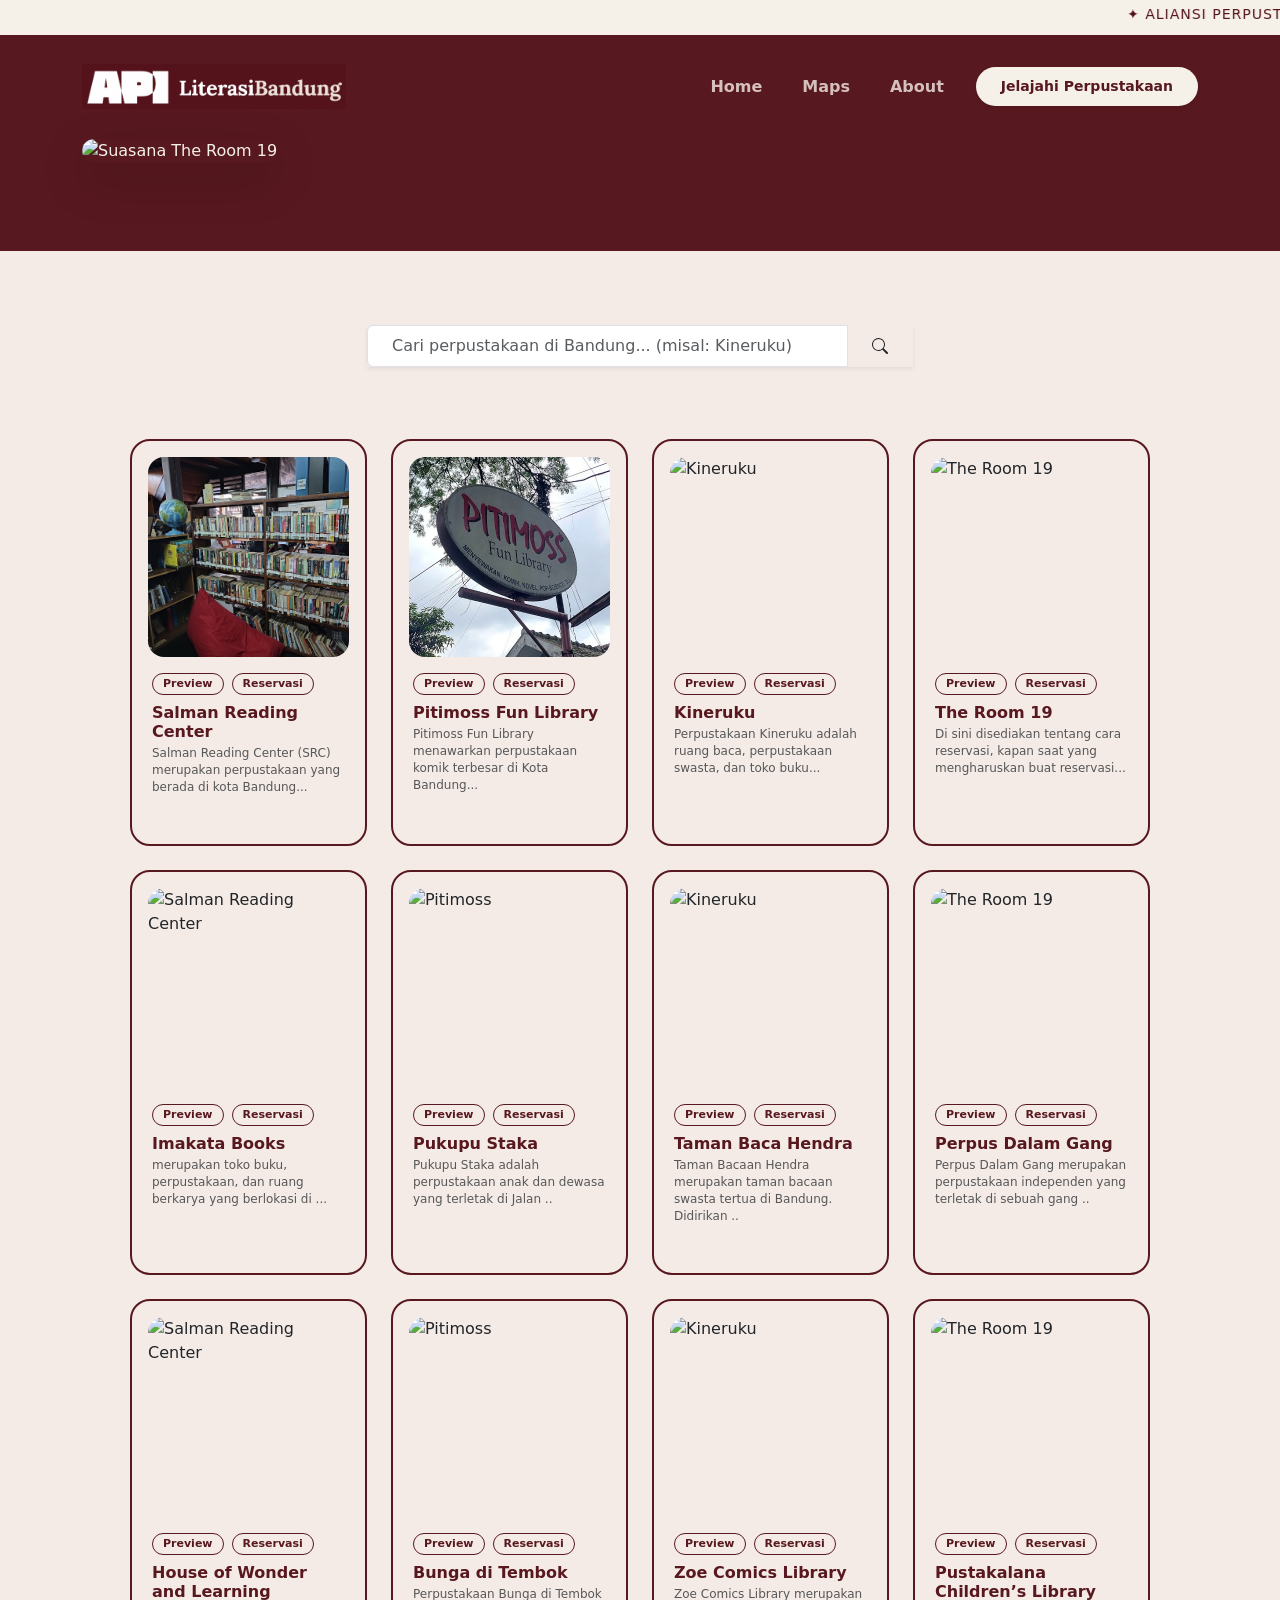
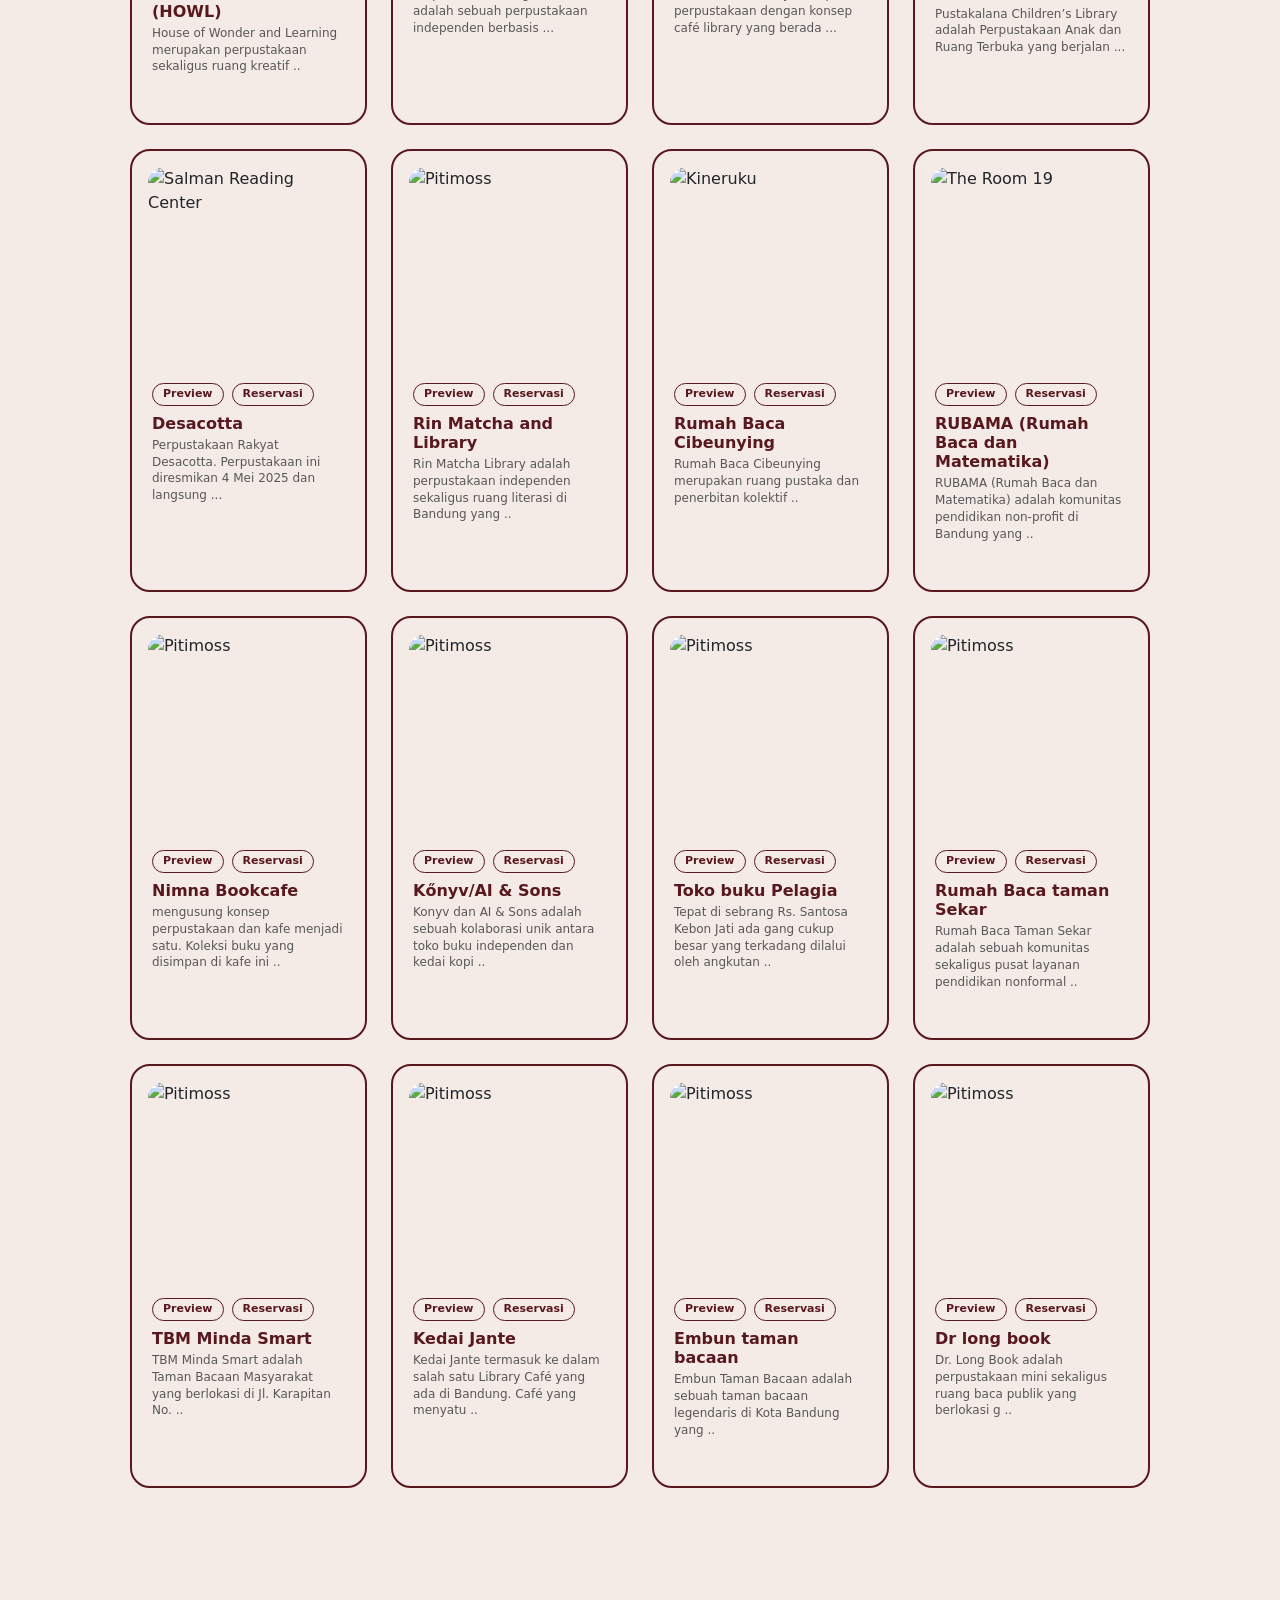
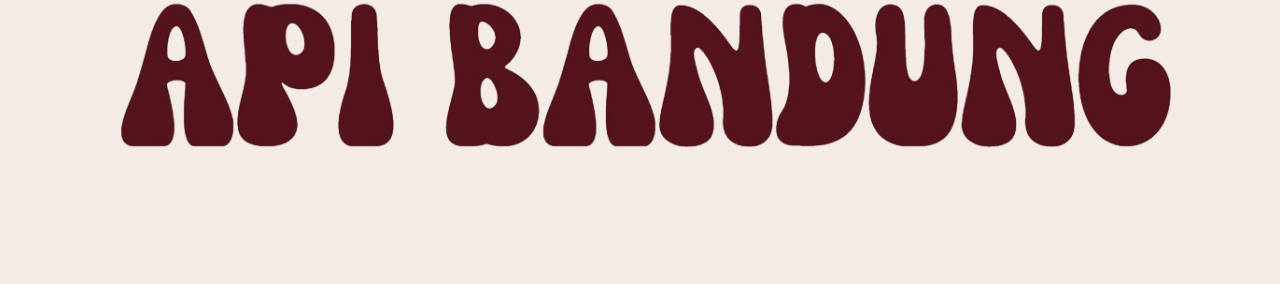
==== commit 4f1d212f: "update" ====
--- a/index.html
+++ b/index.html
@@ -148,7 +148,7 @@
           <div class="col-md-6 col-lg-3">
             <div class="card h-100 card-perpus p-3">
               <img
-                src="image/perpus-salman.jpg"
+                src="image/salman 1.jpg"
                 class="card-img-top rounded-4"
                 alt="Salman Reading Center"
                 style="height: 200px; object-fit: cover"
@@ -179,7 +179,7 @@
           <div class="col-md-6 col-lg-3">
             <div class="card h-100 card-perpus p-3">
               <img
-                src="image/perpus-pitimoss.jpg"
+                src="image/pitimos 4.jpg"
                 class="card-img-top rounded-4"
                 alt="Pitimoss"
                 style="height: 200px; object-fit: cover"
@@ -243,7 +243,9 @@
               />
               <div class="card-body px-1 pt-3">
                 <div class="d-flex gap-2 mb-2">
-                  <a href="theroom19.html" class="btn-capsule-maroon">Preview</a>
+                  <a href="theroom19.html" class="btn-capsule-maroon"
+                    >Preview</a
+                  >
                   <a href="#" class="btn-capsule-maroon">Reservasi</a>
                 </div>
                 <h6
@@ -260,7 +262,7 @@
             </div>
           </div>
 
-          <!-- KARTU 1: Salman Reading Center -->
+          <!-- KARTU 4: Imakata books -->
           <div class="col-md-6 col-lg-3">
             <div class="card h-100 card-perpus p-3">
               <!-- Foto Placeholder Gunung/Awan seperti di Canva kamu -->
@@ -282,45 +284,45 @@
                   class="fw-bold text-dark mb-1"
                   style="color: #58181f !important"
                 >
-                  Salman Reading Center
-                </h6>
-                <p class="text-muted" style="font-size: 12px; line-height: 1.4">
-                  Salman Reading Center (SRC) merupakan perpustakaan yang berada
-                  di kota Bandung...
-                </p>
-              </div>
-            </div>
-          </div>
-
-          <!-- KARTU 2: Pitimoss Fun Library -->
-          <div class="col-md-6 col-lg-3">
-            <div class="card h-100 card-perpus p-3">
-              <img
-                src="image/perpus-pitimoss.jpg"
-                class="card-img-top rounded-4"
-                alt="Pitimoss"
-                style="height: 200px; object-fit: cover"
-              />
-              <div class="card-body px-1 pt-3">
-                <div class="d-flex gap-2 mb-2">
-                  <a href="#" class="btn-capsule-maroon">Preview</a>
-                  <a href="#" class="btn-capsule-maroon">Reservasi</a>
-                </div>
-                <h6
-                  class="fw-bold text-dark mb-1"
-                  style="color: #58181f !important"
-                >
-                  Pitimoss Fun Library
-                </h6>
-                <p class="text-muted" style="font-size: 12px; line-height: 1.4">
-                  Pitimoss Fun Library menawarkan perpustakaan komik terbesar di
-                  Kota Bandung...
-                </p>
-              </div>
-            </div>
-          </div>
-
-          <!-- KARTU 3: Kineruku -->
+                  Imakata Books
+                </h6>
+                <p class="text-muted" style="font-size: 12px; line-height: 1.4">
+                  merupakan toko buku, perpustakaan, dan ruang berkarya yang
+                  berlokasi di ...
+                </p>
+              </div>
+            </div>
+          </div>
+
+          <!-- KARTU 6: Pukupu Staka -->
+          <div class="col-md-6 col-lg-3">
+            <div class="card h-100 card-perpus p-3">
+              <img
+                src="image/perpus-pitimoss.jpg"
+                class="card-img-top rounded-4"
+                alt="Pitimoss"
+                style="height: 200px; object-fit: cover"
+              />
+              <div class="card-body px-1 pt-3">
+                <div class="d-flex gap-2 mb-2">
+                  <a href="#" class="btn-capsule-maroon">Preview</a>
+                  <a href="#" class="btn-capsule-maroon">Reservasi</a>
+                </div>
+                <h6
+                  class="fw-bold text-dark mb-1"
+                  style="color: #58181f !important"
+                >
+                  Pukupu Staka
+                </h6>
+                <p class="text-muted" style="font-size: 12px; line-height: 1.4">
+                  Pukupu Staka adalah perpustakaan anak dan dewasa yang terletak
+                  di Jalan ..
+                </p>
+              </div>
+            </div>
+          </div>
+
+          <!-- KARTU 7: Taman Baca Hendra -->
           <div class="col-md-6 col-lg-3">
             <div class="card h-100 card-perpus p-3">
               <img
@@ -338,17 +340,17 @@
                   class="fw-bold text-dark mb-1"
                   style="color: #58181f !important"
                 >
-                  Kineruku
-                </h6>
-                <p class="text-muted" style="font-size: 12px; line-height: 1.4">
-                  Perpustakaan Kineruku adalah ruang baca, perpustakaan swasta,
-                  dan toko buku...
-                </p>
-              </div>
-            </div>
-          </div>
-
-          <!-- KARTU 4: The Room 19 -->
+                  Taman Baca Hendra
+                </h6>
+                <p class="text-muted" style="font-size: 12px; line-height: 1.4">
+                  Taman Bacaan Hendra merupakan taman bacaan swasta tertua di
+                  Bandung. Didirikan ..
+                </p>
+              </div>
+            </div>
+          </div>
+
+          <!-- KARTU 8: Perpus Dalam Gang -->
           <div class="col-md-6 col-lg-3">
             <div class="card h-100 card-perpus p-3">
               <img
@@ -366,17 +368,17 @@
                   class="fw-bold text-dark mb-1"
                   style="color: #58181f !important"
                 >
-                  The Room 19
-                </h6>
-                <p class="text-muted" style="font-size: 12px; line-height: 1.4">
-                  Di sini disediakan tentang cara reservasi, kapan saat yang
-                  mengharuskan buat reservasi...
-                </p>
-              </div>
-            </div>
-          </div>
-
-          <!-- KARTU 1: Salman Reading Center -->
+                  Perpus Dalam Gang
+                </h6>
+                <p class="text-muted" style="font-size: 12px; line-height: 1.4">
+                  Perpus Dalam Gang merupakan perpustakaan independen yang
+                  terletak di sebuah gang ..
+                </p>
+              </div>
+            </div>
+          </div>
+
+          <!-- KARTU 9: House of Wonder and Learning (HOWN) -->
           <div class="col-md-6 col-lg-3">
             <div class="card h-100 card-perpus p-3">
               <!-- Foto Placeholder Gunung/Awan seperti di Canva kamu -->
@@ -398,45 +400,45 @@
                   class="fw-bold text-dark mb-1"
                   style="color: #58181f !important"
                 >
-                  Salman Reading Center
-                </h6>
-                <p class="text-muted" style="font-size: 12px; line-height: 1.4">
-                  Salman Reading Center (SRC) merupakan perpustakaan yang berada
-                  di kota Bandung...
-                </p>
-              </div>
-            </div>
-          </div>
-
-          <!-- KARTU 2: Pitimoss Fun Library -->
-          <div class="col-md-6 col-lg-3">
-            <div class="card h-100 card-perpus p-3">
-              <img
-                src="image/perpus-pitimoss.jpg"
-                class="card-img-top rounded-4"
-                alt="Pitimoss"
-                style="height: 200px; object-fit: cover"
-              />
-              <div class="card-body px-1 pt-3">
-                <div class="d-flex gap-2 mb-2">
-                  <a href="#" class="btn-capsule-maroon">Preview</a>
-                  <a href="#" class="btn-capsule-maroon">Reservasi</a>
-                </div>
-                <h6
-                  class="fw-bold text-dark mb-1"
-                  style="color: #58181f !important"
-                >
-                  Pitimoss Fun Library
-                </h6>
-                <p class="text-muted" style="font-size: 12px; line-height: 1.4">
-                  Pitimoss Fun Library menawarkan perpustakaan komik terbesar di
-                  Kota Bandung...
-                </p>
-              </div>
-            </div>
-          </div>
-
-          <!-- KARTU 3: Kineruku -->
+                  House of Wonder and Learning (HOWL)
+                </h6>
+                <p class="text-muted" style="font-size: 12px; line-height: 1.4">
+                  House of Wonder and Learning merupakan perpustakaan sekaligus
+                  ruang kreatif ..
+                </p>
+              </div>
+            </div>
+          </div>
+
+          <!-- KARTU 10: Bunga di Tembok -->
+          <div class="col-md-6 col-lg-3">
+            <div class="card h-100 card-perpus p-3">
+              <img
+                src="image/perpus-pitimoss.jpg"
+                class="card-img-top rounded-4"
+                alt="Pitimoss"
+                style="height: 200px; object-fit: cover"
+              />
+              <div class="card-body px-1 pt-3">
+                <div class="d-flex gap-2 mb-2">
+                  <a href="#" class="btn-capsule-maroon">Preview</a>
+                  <a href="#" class="btn-capsule-maroon">Reservasi</a>
+                </div>
+                <h6
+                  class="fw-bold text-dark mb-1"
+                  style="color: #58181f !important"
+                >
+                  Bunga di Tembok
+                </h6>
+                <p class="text-muted" style="font-size: 12px; line-height: 1.4">
+                  Perpustakaan Bunga di Tembok adalah sebuah perpustakaan
+                  independen berbasis ...
+                </p>
+              </div>
+            </div>
+          </div>
+
+          <!-- KARTU 11: Zoe Comics Library -->
           <div class="col-md-6 col-lg-3">
             <div class="card h-100 card-perpus p-3">
               <img
@@ -454,17 +456,17 @@
                   class="fw-bold text-dark mb-1"
                   style="color: #58181f !important"
                 >
-                  Kineruku
-                </h6>
-                <p class="text-muted" style="font-size: 12px; line-height: 1.4">
-                  Perpustakaan Kineruku adalah ruang baca, perpustakaan swasta,
-                  dan toko buku...
-                </p>
-              </div>
-            </div>
-          </div>
-
-          <!-- KARTU 4: The Room 19 -->
+                  Zoe Comics Library
+                </h6>
+                <p class="text-muted" style="font-size: 12px; line-height: 1.4">
+                  Zoe Comics Library merupakan perpustakaan dengan konsep café
+                  library yang berada ...
+                </p>
+              </div>
+            </div>
+          </div>
+
+          <!-- Kartu 12: Pustakalana Children’s Library-->
           <div class="col-md-6 col-lg-3">
             <div class="card h-100 card-perpus p-3">
               <img
@@ -482,17 +484,17 @@
                   class="fw-bold text-dark mb-1"
                   style="color: #58181f !important"
                 >
-                  The Room 19
-                </h6>
-                <p class="text-muted" style="font-size: 12px; line-height: 1.4">
-                  Di sini disediakan tentang cara reservasi, kapan saat yang
-                  mengharuskan buat reservasi...
-                </p>
-              </div>
-            </div>
-          </div>
-
-          <!-- KARTU 1: Salman Reading Center -->
+                  Pustakalana Children’s Library
+                </h6>
+                <p class="text-muted" style="font-size: 12px; line-height: 1.4">
+                  Pustakalana Children’s Library adalah Perpustakaan Anak dan
+                  Ruang Terbuka yang berjalan ...
+                </p>
+              </div>
+            </div>
+          </div>
+
+          <!--Kartu 13: Desacotta -->
           <div class="col-md-6 col-lg-3">
             <div class="card h-100 card-perpus p-3">
               <!-- Foto Placeholder Gunung/Awan seperti di Canva kamu -->
@@ -514,45 +516,45 @@
                   class="fw-bold text-dark mb-1"
                   style="color: #58181f !important"
                 >
-                  Salman Reading Center
-                </h6>
-                <p class="text-muted" style="font-size: 12px; line-height: 1.4">
-                  Salman Reading Center (SRC) merupakan perpustakaan yang berada
-                  di kota Bandung...
-                </p>
-              </div>
-            </div>
-          </div>
-
-          <!-- KARTU 2: Pitimoss Fun Library -->
-          <div class="col-md-6 col-lg-3">
-            <div class="card h-100 card-perpus p-3">
-              <img
-                src="image/perpus-pitimoss.jpg"
-                class="card-img-top rounded-4"
-                alt="Pitimoss"
-                style="height: 200px; object-fit: cover"
-              />
-              <div class="card-body px-1 pt-3">
-                <div class="d-flex gap-2 mb-2">
-                  <a href="#" class="btn-capsule-maroon">Preview</a>
-                  <a href="#" class="btn-capsule-maroon">Reservasi</a>
-                </div>
-                <h6
-                  class="fw-bold text-dark mb-1"
-                  style="color: #58181f !important"
-                >
-                  Pitimoss Fun Library
-                </h6>
-                <p class="text-muted" style="font-size: 12px; line-height: 1.4">
-                  Pitimoss Fun Library menawarkan perpustakaan komik terbesar di
-                  Kota Bandung...
-                </p>
-              </div>
-            </div>
-          </div>
-
-          <!-- KARTU 3: Kineruku -->
+                  Desacotta
+                </h6>
+                <p class="text-muted" style="font-size: 12px; line-height: 1.4">
+                  Perpustakaan Rakyat Desacotta. Perpustakaan ini diresmikan 4
+                  Mei 2025 dan langsung ...
+                </p>
+              </div>
+            </div>
+          </div>
+
+          <!-- KARTU 14: Rin Matcha Library -->
+          <div class="col-md-6 col-lg-3">
+            <div class="card h-100 card-perpus p-3">
+              <img
+                src="image/perpus-pitimoss.jpg"
+                class="card-img-top rounded-4"
+                alt="Pitimoss"
+                style="height: 200px; object-fit: cover"
+              />
+              <div class="card-body px-1 pt-3">
+                <div class="d-flex gap-2 mb-2">
+                  <a href="#" class="btn-capsule-maroon">Preview</a>
+                  <a href="#" class="btn-capsule-maroon">Reservasi</a>
+                </div>
+                <h6
+                  class="fw-bold text-dark mb-1"
+                  style="color: #58181f !important"
+                >
+                  Rin Matcha and Library
+                </h6>
+                <p class="text-muted" style="font-size: 12px; line-height: 1.4">
+                  Rin Matcha Library adalah perpustakaan independen sekaligus
+                  ruang literasi di Bandung yang ..
+                </p>
+              </div>
+            </div>
+          </div>
+
+          <!-- KARTU 15: Rumah Baca Cibeunying -->
           <div class="col-md-6 col-lg-3">
             <div class="card h-100 card-perpus p-3">
               <img
@@ -570,17 +572,17 @@
                   class="fw-bold text-dark mb-1"
                   style="color: #58181f !important"
                 >
-                  Kineruku
-                </h6>
-                <p class="text-muted" style="font-size: 12px; line-height: 1.4">
-                  Perpustakaan Kineruku adalah ruang baca, perpustakaan swasta,
-                  dan toko buku...
-                </p>
-              </div>
-            </div>
-          </div>
-
-          <!-- KARTU 4: The Room 19 -->
+                  Rumah Baca Cibeunying
+                </h6>
+                <p class="text-muted" style="font-size: 12px; line-height: 1.4">
+                  Rumah Baca Cibeunying merupakan ruang pustaka dan penerbitan
+                  kolektif ..
+                </p>
+              </div>
+            </div>
+          </div>
+
+          <!-- KARTU 16: RUBAMA (Rumah Baca dan Matematika) -->
           <div class="col-md-6 col-lg-3">
             <div class="card h-100 card-perpus p-3">
               <img
@@ -598,11 +600,239 @@
                   class="fw-bold text-dark mb-1"
                   style="color: #58181f !important"
                 >
-                  Mutiara
-                </h6>
-                <p class="text-muted" style="font-size: 12px; line-height: 1.4">
-                  Di sini disediakan tentang cara reservasi, kapan saat yang
-                  mengharuskan buat reservasi...
+                  RUBAMA (Rumah Baca dan Matematika)
+                </h6>
+                <p class="text-muted" style="font-size: 12px; line-height: 1.4">
+                  RUBAMA (Rumah Baca dan Matematika) adalah komunitas pendidikan
+                  non-profit di Bandung yang ..
+                </p>
+              </div>
+            </div>
+          </div>
+
+          <!-- KARTU 17: Nimna Bookcafe -->
+          <div class="col-md-6 col-lg-3">
+            <div class="card h-100 card-perpus p-3">
+              <img
+                src="image/perpus-pitimoss.jpg"
+                class="card-img-top rounded-4"
+                alt="Pitimoss"
+                style="height: 200px; object-fit: cover"
+              />
+              <div class="card-body px-1 pt-3">
+                <div class="d-flex gap-2 mb-2">
+                  <a href="#" class="btn-capsule-maroon">Preview</a>
+                  <a href="#" class="btn-capsule-maroon">Reservasi</a>
+                </div>
+                <h6
+                  class="fw-bold text-dark mb-1"
+                  style="color: #58181f !important"
+                >
+                  Nimna Bookcafe
+                </h6>
+                <p class="text-muted" style="font-size: 12px; line-height: 1.4">
+                  mengusung konsep perpustakaan dan kafe menjadi satu. Koleksi
+                  buku yang disimpan di kafe ini ..
+                </p>
+              </div>
+            </div>
+          </div>
+
+          <!-- KARTU 18: Kőnyv/AI & Sons -->
+          <div class="col-md-6 col-lg-3">
+            <div class="card h-100 card-perpus p-3">
+              <img
+                src="image/perpus-pitimoss.jpg"
+                class="card-img-top rounded-4"
+                alt="Pitimoss"
+                style="height: 200px; object-fit: cover"
+              />
+              <div class="card-body px-1 pt-3">
+                <div class="d-flex gap-2 mb-2">
+                  <a href="#" class="btn-capsule-maroon">Preview</a>
+                  <a href="#" class="btn-capsule-maroon">Reservasi</a>
+                </div>
+
+                <h6
+                  class="fw-bold text-dark mb-1"
+                  style="color: #58181f !important"
+                >
+                  Kőnyv/AI & Sons
+                </h6>
+                <p class="text-muted" style="font-size: 12px; line-height: 1.4">
+                  Konyv dan AI & Sons adalah sebuah kolaborasi unik antara toko
+                  buku independen dan kedai kopi ..
+                </p>
+              </div>
+            </div>
+          </div>
+
+          <!-- KARTU 19: Toko buku Pelagia
+ -->
+          <div class="col-md-6 col-lg-3">
+            <div class="card h-100 card-perpus p-3">
+              <img
+                src="image/perpus-pitimoss.jpg"
+                class="card-img-top rounded-4"
+                alt="Pitimoss"
+                style="height: 200px; object-fit: cover"
+              />
+              <div class="card-body px-1 pt-3">
+                <div class="d-flex gap-2 mb-2">
+                  <a href="#" class="btn-capsule-maroon">Preview</a>
+                  <a href="#" class="btn-capsule-maroon">Reservasi</a>
+                </div>
+                <h6
+                  class="fw-bold text-dark mb-1"
+                  style="color: #58181f !important"
+                >
+                  Toko buku Pelagia
+                </h6>
+                <p class="text-muted" style="font-size: 12px; line-height: 1.4">
+                  Tepat di sebrang Rs. Santosa Kebon Jati ada gang cukup besar
+                  yang terkadang dilalui oleh angkutan ..
+                </p>
+              </div>
+            </div>
+          </div>
+
+          <!-- KARTU 20: Rumah Baca taman Sekar -->
+          <div class="col-md-6 col-lg-3">
+            <div class="card h-100 card-perpus p-3">
+              <img
+                src="image/perpus-pitimoss.jpg"
+                class="card-img-top rounded-4"
+                alt="Pitimoss"
+                style="height: 200px; object-fit: cover"
+              />
+              <div class="card-body px-1 pt-3">
+                <div class="d-flex gap-2 mb-2">
+                  <a href="#" class="btn-capsule-maroon">Preview</a>
+                  <a href="#" class="btn-capsule-maroon">Reservasi</a>
+                </div>
+                <h6
+                  class="fw-bold text-dark mb-1"
+                  style="color: #58181f !important"
+                >
+                  Rumah Baca taman Sekar
+                </h6>
+                <p class="text-muted" style="font-size: 12px; line-height: 1.4">
+                  Rumah Baca Taman Sekar adalah sebuah komunitas sekaligus pusat
+                  layanan pendidikan nonformal ..
+                </p>
+              </div>
+            </div>
+          </div>
+
+          <!-- KARTU 21: TBM Minda Smart
+-->
+          <div class="col-md-6 col-lg-3">
+            <div class="card h-100 card-perpus p-3">
+              <img
+                src="image/perpus-pitimoss.jpg"
+                class="card-img-top rounded-4"
+                alt="Pitimoss"
+                style="height: 200px; object-fit: cover"
+              />
+              <div class="card-body px-1 pt-3">
+                <div class="d-flex gap-2 mb-2">
+                  <a href="#" class="btn-capsule-maroon">Preview</a>
+                  <a href="#" class="btn-capsule-maroon">Reservasi</a>
+                </div>
+                <h6
+                  class="fw-bold text-dark mb-1"
+                  style="color: #58181f !important"
+                >
+                  TBM Minda Smart
+                </h6>
+                <p class="text-muted" style="font-size: 12px; line-height: 1.4">
+                  TBM Minda Smart adalah Taman Bacaan Masyarakat yang berlokasi
+                  di Jl. Karapitan No. ..
+                </p>
+              </div>
+            </div>
+          </div>
+
+          <!-- KARTU 22: TBM Kedai Jante
+ -->
+          <div class="col-md-6 col-lg-3">
+            <div class="card h-100 card-perpus p-3">
+              <img
+                src="image/perpus-pitimoss.jpg"
+                class="card-img-top rounded-4"
+                alt="Pitimoss"
+                style="height: 200px; object-fit: cover"
+              />
+              <div class="card-body px-1 pt-3">
+                <div class="d-flex gap-2 mb-2">
+                  <a href="#" class="btn-capsule-maroon">Preview</a>
+                  <a href="#" class="btn-capsule-maroon">Reservasi</a>
+                </div>
+                <h6
+                  class="fw-bold text-dark mb-1"
+                  style="color: #58181f !important"
+                >
+                  Kedai Jante
+                </h6>
+                <p class="text-muted" style="font-size: 12px; line-height: 1.4">
+                  Kedai Jante termasuk ke dalam salah satu Library Café yang ada di Bandung. Café yang menyatu ..
+                </p>
+              </div>
+            </div>
+          </div>
+
+          <!-- KARTU 23: Embun taman bacaan -->
+          <div class="col-md-6 col-lg-3">
+            <div class="card h-100 card-perpus p-3">
+              <img
+                src="image/perpus-pitimoss.jpg"
+                class="card-img-top rounded-4"
+                alt="Pitimoss"
+                style="height: 200px; object-fit: cover"
+              />
+              <div class="card-body px-1 pt-3">
+                <div class="d-flex gap-2 mb-2">
+                  <a href="#" class="btn-capsule-maroon">Preview</a>
+                  <a href="#" class="btn-capsule-maroon">Reservasi</a>
+                </div>
+                <h6
+                  class="fw-bold text-dark mb-1"
+                  style="color: #58181f !important"
+                >
+                  Embun taman bacaan
+                </h6>
+                <p class="text-muted" style="font-size: 12px; line-height: 1.4">
+                  Embun Taman Bacaan adalah sebuah taman bacaan legendaris di
+                  Kota Bandung yang ..
+                </p>
+              </div>
+            </div>
+          </div>
+
+          <!-- KARTU 14:Dr long book
+ -->
+          <div class="col-md-6 col-lg-3">
+            <div class="card h-100 card-perpus p-3">
+              <img
+                src="image/perpus-pitimoss.jpg"
+                class="card-img-top rounded-4"
+                alt="Pitimoss"
+                style="height: 200px; object-fit: cover"
+              />
+              <div class="card-body px-1 pt-3">
+                <div class="d-flex gap-2 mb-2">
+                  <a href="#" class="btn-capsule-maroon">Preview</a>
+                  <a href="#" class="btn-capsule-maroon">Reservasi</a>
+                </div>
+                <h6
+                  class="fw-bold text-dark mb-1"
+                  style="color: #58181f !important"
+                >
+                  Dr long book
+                </h6>
+                <p class="text-muted" style="font-size: 12px; line-height: 1.4">
+                  Dr. Long Book adalah perpustakaan mini sekaligus ruang baca
+                  publik yang berlokasi g ..
                 </p>
               </div>
             </div>
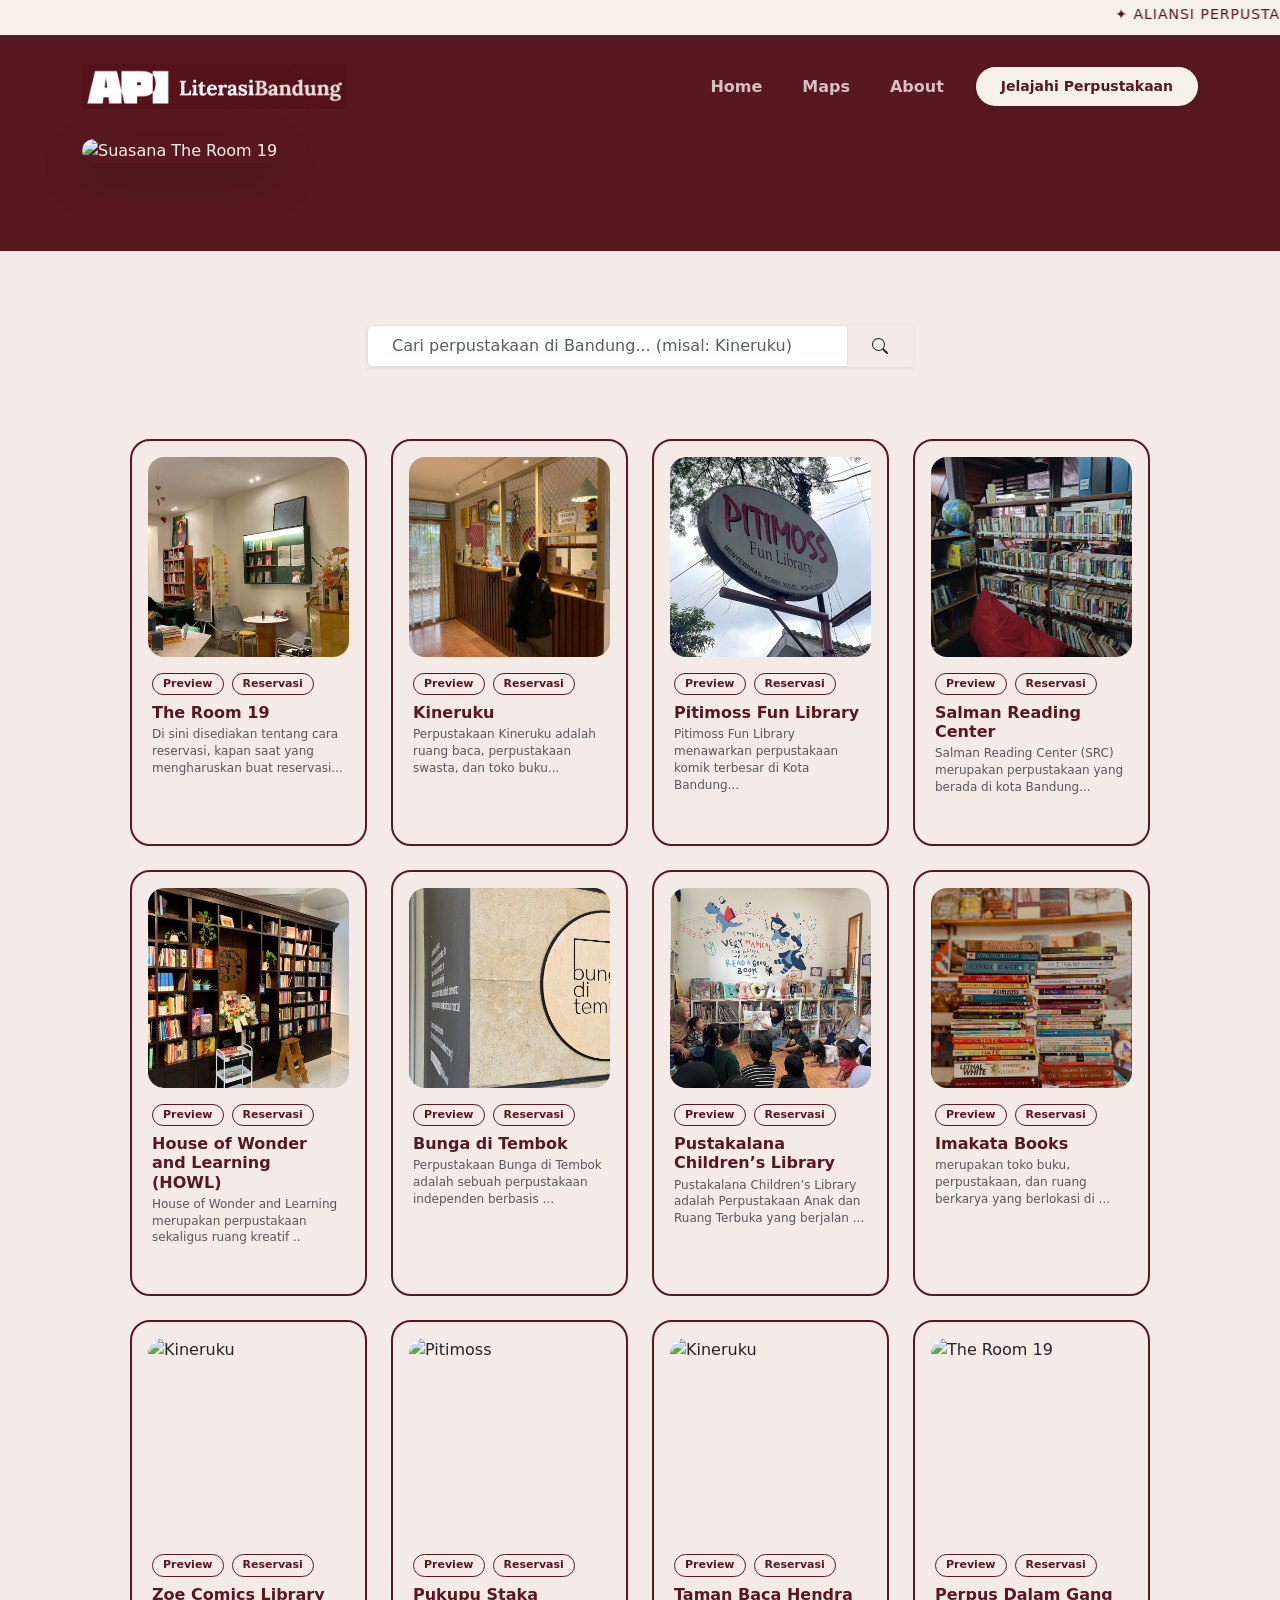
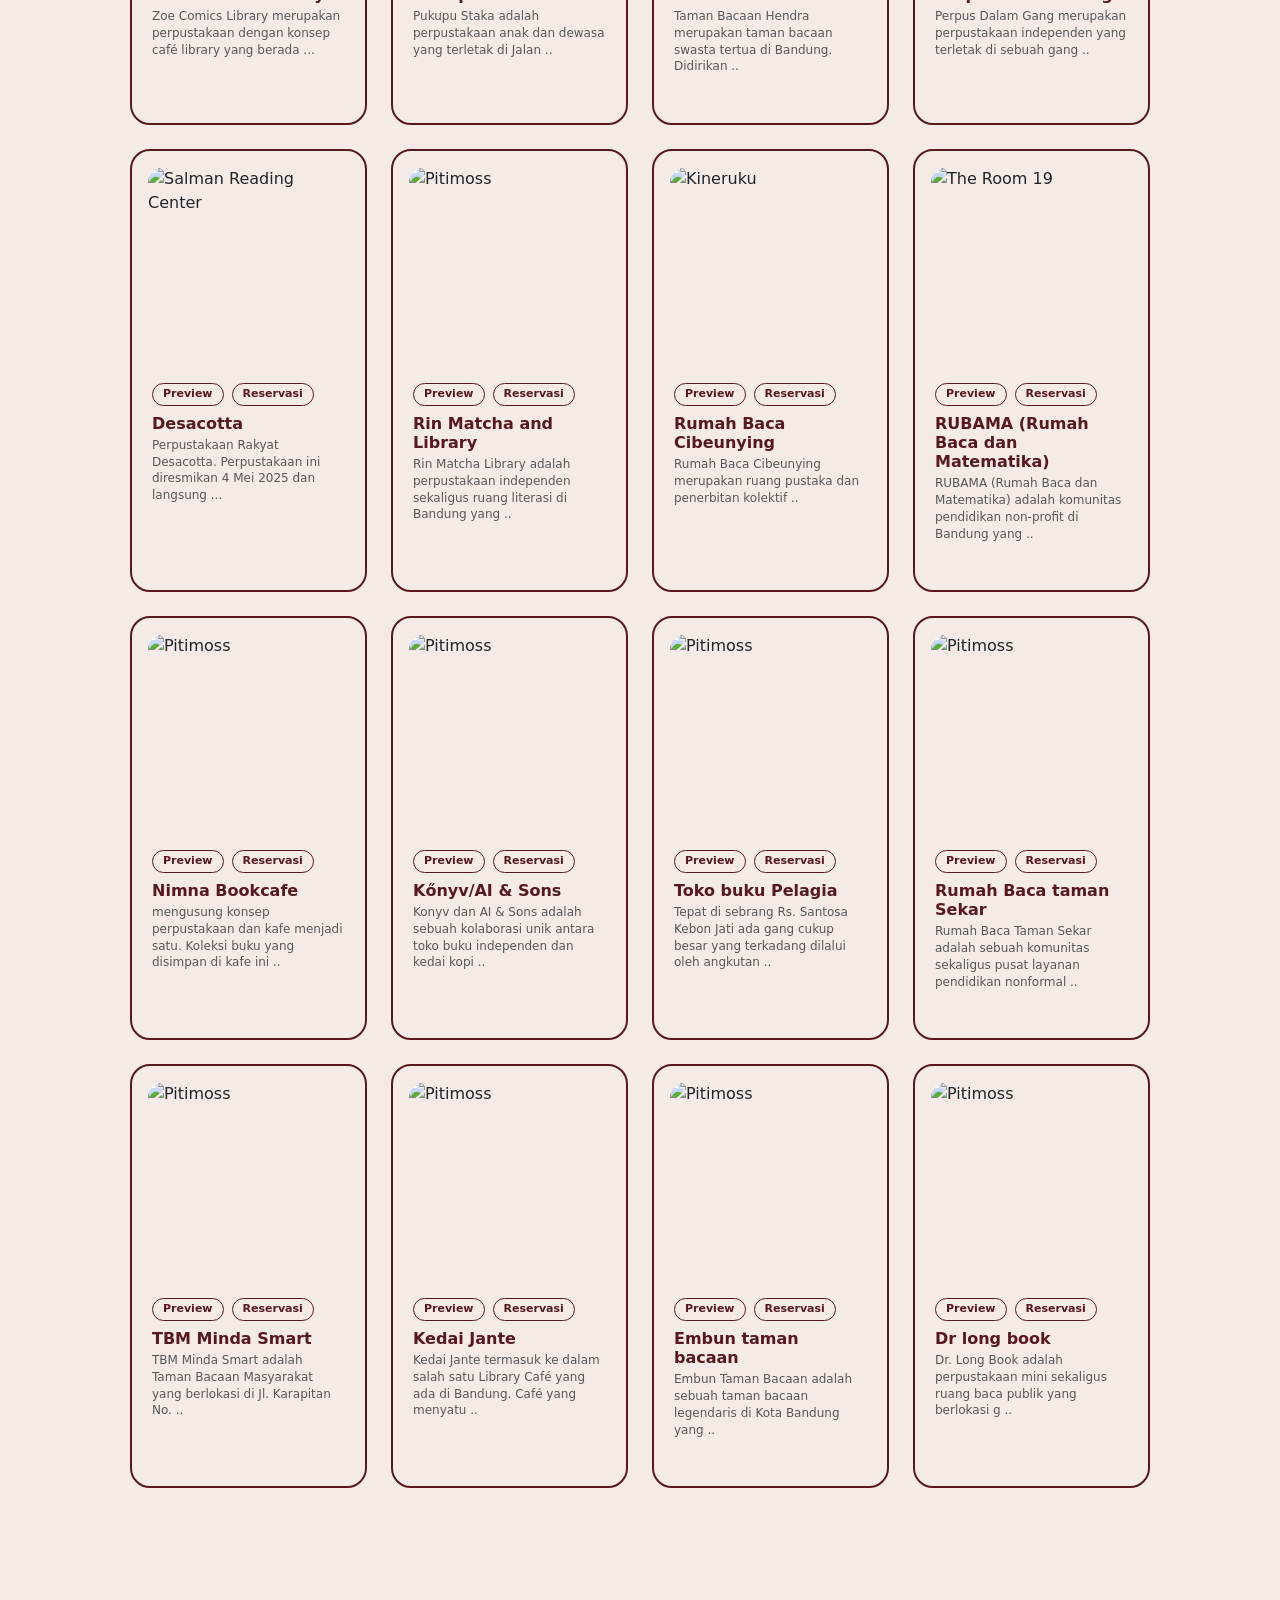
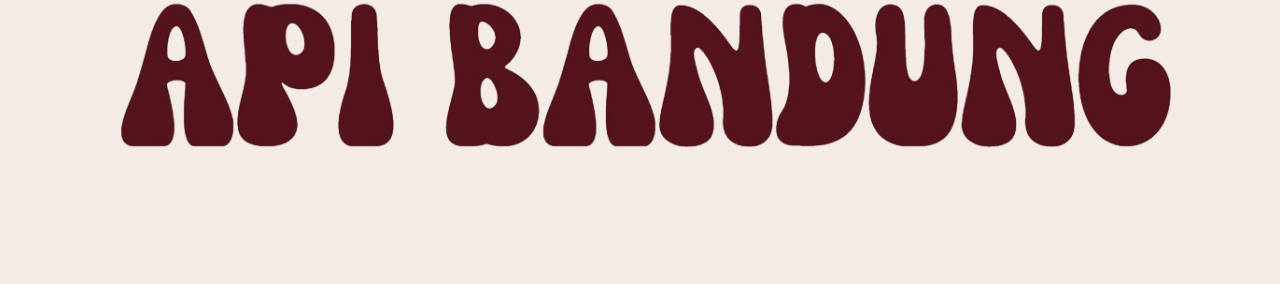
==== commit cfb6fad6: "update banyak" ====
--- a/index.html
+++ b/index.html
@@ -144,99 +144,13 @@
         </div>
 
         <div class="row g-4 px-4 px-md-5 py-4" id="librarylist">
-          <!-- KARTU 1: Salman Reading Center -->
-          <div class="col-md-6 col-lg-3">
-            <div class="card h-100 card-perpus p-3">
-              <img
-                src="image/salman 1.jpg"
-                class="card-img-top rounded-4"
-                alt="Salman Reading Center"
-                style="height: 200px; object-fit: cover"
-              />
-
-              <div class="card-body px-1 pt-3">
-                <!-- Baris Tombol Kecil -->
-                <div class="d-flex gap-2 mb-2">
-                  <a href="salman.html" class="btn-capsule-maroon">Preview</a>
-                  <a href="#" class="btn-capsule-maroon">Reservasi</a>
-                </div>
-                <!-- Judul & Deskripsi -->
-                <h6
-                  class="fw-bold text-dark mb-1"
-                  style="color: #58181f !important"
-                >
-                  Salman Reading Center
-                </h6>
-                <p class="text-muted" style="font-size: 12px; line-height: 1.4">
-                  Salman Reading Center (SRC) merupakan perpustakaan yang berada
-                  di kota Bandung...
-                </p>
-              </div>
-            </div>
-          </div>
-
-          <!-- KARTU 2: Pitimoss Fun Library -->
-          <div class="col-md-6 col-lg-3">
-            <div class="card h-100 card-perpus p-3">
-              <img
-                src="image/pitimos 4.jpg"
-                class="card-img-top rounded-4"
-                alt="Pitimoss"
-                style="height: 200px; object-fit: cover"
-                href="pitimoss.html"
-              />
-              <div class="card-body px-1 pt-3">
-                <div class="d-flex gap-2 mb-2">
-                  <a href="pitimoss.html" class="btn-capsule-maroon">Preview</a>
-                  <a href="#" class="btn-capsule-maroon">Reservasi</a>
-                </div>
-                <h6
-                  class="fw-bold text-dark mb-1"
-                  style="color: #58181f !important"
-                >
-                  Pitimoss Fun Library
-                </h6>
-                <p class="text-muted" style="font-size: 12px; line-height: 1.4">
-                  Pitimoss Fun Library menawarkan perpustakaan komik terbesar di
-                  Kota Bandung...
-                </p>
-              </div>
-            </div>
-          </div>
-
-          <!-- KARTU 3: Kineruku -->
-          <div class="col-md-6 col-lg-3">
-            <div class="card h-100 card-perpus p-3">
-              <img
-                src="image/perpus-kineruku.jpg"
-                class="card-img-top rounded-4"
-                alt="Kineruku"
-                style="height: 200px; object-fit: cover"
-              />
-              <div class="card-body px-1 pt-3">
-                <div class="d-flex gap-2 mb-2">
-                  <a href="kineruku.html" class="btn-capsule-maroon">Preview</a>
-                  <a href="#" class="btn-capsule-maroon">Reservasi</a>
-                </div>
-                <h6
-                  class="fw-bold text-dark mb-1"
-                  style="color: #58181f !important"
-                >
-                  Kineruku
-                </h6>
-                <p class="text-muted" style="font-size: 12px; line-height: 1.4">
-                  Perpustakaan Kineruku adalah ruang baca, perpustakaan swasta,
-                  dan toko buku...
-                </p>
-              </div>
-            </div>
-          </div>
-
-          <!-- KARTU 4: The Room 19 -->
-          <div class="col-md-6 col-lg-3">
-            <div class="card h-100 card-perpus p-3">
-              <img
-                src="image/perpus-theroom19.jpg"
+
+
+ <!-- KARTU 4: The Room 19 -->
+          <div class="col-md-6 col-lg-3">
+            <div class="card h-100 card-perpus p-3">
+              <img
+                src="image/the room 19 d.jpeg"
                 class="card-img-top rounded-4"
                 alt="The Room 19"
                 style="height: 200px; object-fit: cover"
@@ -262,12 +176,188 @@
             </div>
           </div>
 
+ <!-- KARTU 3: Kineruku -->
+          <div class="col-md-6 col-lg-3">
+            <div class="card h-100 card-perpus p-3">
+              <img
+                src="image/kinereku new2.jpg"
+                class="card-img-top rounded-4"
+                alt="Kineruku"
+                style="height: 200px; object-fit: cover"
+              />
+              <div class="card-body px-1 pt-3">
+                <div class="d-flex gap-2 mb-2">
+                  <a href="kineruku.html" class="btn-capsule-maroon">Preview</a>
+                  <a href="#" class="btn-capsule-maroon">Reservasi</a>
+                </div>
+                <h6
+                  class="fw-bold text-dark mb-1"
+                  style="color: #58181f !important"
+                >
+                  Kineruku
+                </h6>
+                <p class="text-muted" style="font-size: 12px; line-height: 1.4">
+                  Perpustakaan Kineruku adalah ruang baca, perpustakaan swasta,
+                  dan toko buku...
+                </p>
+              </div>
+            </div>
+          </div>
+
+          <!-- KARTU 2: Pitimoss Fun Library -->
+          <div class="col-md-6 col-lg-3">
+            <div class="card h-100 card-perpus p-3">
+              <img
+                src="image/pitimos 4.jpg"
+                class="card-img-top rounded-4"
+                alt="Pitimoss"
+                style="height: 200px; object-fit: cover"
+                href="pitimoss.html"
+              />
+              <div class="card-body px-1 pt-3">
+                <div class="d-flex gap-2 mb-2">
+                  <a href="pitimoss.html" class="btn-capsule-maroon">Preview</a>
+                  <a href="#" class="btn-capsule-maroon">Reservasi</a>
+                </div>
+                <h6
+                  class="fw-bold text-dark mb-1"
+                  style="color: #58181f !important"
+                >
+                  Pitimoss Fun Library
+                </h6>
+                <p class="text-muted" style="font-size: 12px; line-height: 1.4">
+                  Pitimoss Fun Library menawarkan perpustakaan komik terbesar di
+                  Kota Bandung...
+                </p>
+              </div>
+            </div>
+          </div>
+
+ <!-- KARTU 1: Salman Reading Center -->
+          <div class="col-md-6 col-lg-3">
+            <div class="card h-100 card-perpus p-3">
+              <img
+                src="image/salman 1.jpg"
+                class="card-img-top rounded-4"
+                alt="Salman Reading Center"
+                style="height: 200px; object-fit: cover"
+              />
+
+              <div class="card-body px-1 pt-3">
+                <!-- Baris Tombol Kecil -->
+                <div class="d-flex gap-2 mb-2">
+                  <a href="salman.html" class="btn-capsule-maroon">Preview</a>
+                  <a href="#" class="btn-capsule-maroon">Reservasi</a>
+                </div>
+                <!-- Judul & Deskripsi -->
+                <h6
+                  class="fw-bold text-dark mb-1"
+                  style="color: #58181f !important"
+                >
+                  Salman Reading Center
+                </h6>
+                <p class="text-muted" style="font-size: 12px; line-height: 1.4">
+                  Salman Reading Center (SRC) merupakan perpustakaan yang berada
+                  di kota Bandung...
+                </p>
+              </div>
+            </div>
+          </div>
+
+            <!-- KARTU 9: House of Wonder and Learning (HOWN) -->
+          <div class="col-md-6 col-lg-3">
+            <div class="card h-100 card-perpus p-3">
+              <!-- Foto Placeholder Gunung/Awan seperti di Canva kamu -->
+              <img
+                src="image/HOWL 1.jpg"
+                class="card-img-top rounded-4"
+                alt="Salman Reading Center"
+                style="height: 200px; object-fit: cover"
+              />
+
+              <div class="card-body px-1 pt-3">
+                <!-- Baris Tombol Kecil -->
+                <div class="d-flex gap-2 mb-2">
+                  <a href="#" class="btn-capsule-maroon">Preview</a>
+                  <a href="#" class="btn-capsule-maroon">Reservasi</a>
+                </div>
+                <!-- Judul & Deskripsi -->
+                <h6
+                  class="fw-bold text-dark mb-1"
+                  style="color: #58181f !important"
+                >
+                  House of Wonder and Learning (HOWL)
+                </h6>
+                <p class="text-muted" style="font-size: 12px; line-height: 1.4">
+                  House of Wonder and Learning merupakan perpustakaan sekaligus
+                  ruang kreatif ..
+                </p>
+              </div>
+            </div>
+          </div>
+
+          <!-- KARTU 10: Bunga di Tembok -->
+          <div class="col-md-6 col-lg-3">
+            <div class="card h-100 card-perpus p-3">
+              <img
+                src="image/bunga ditembok 5.jpg"
+                class="card-img-top rounded-4"
+                alt="Pitimoss"
+                style="height: 200px; object-fit: cover"
+              />
+              <div class="card-body px-1 pt-3">
+                <div class="d-flex gap-2 mb-2">
+                  <a href="#" class="btn-capsule-maroon">Preview</a>
+                  <a href="#" class="btn-capsule-maroon">Reservasi</a>
+                </div>
+                <h6
+                  class="fw-bold text-dark mb-1"
+                  style="color: #58181f !important"
+                >
+                  Bunga di Tembok
+                </h6>
+                <p class="text-muted" style="font-size: 12px; line-height: 1.4">
+                  Perpustakaan Bunga di Tembok adalah sebuah perpustakaan
+                  independen berbasis ...
+                </p>
+              </div>
+            </div>
+          </div>
+
+            <!-- Kartu 12: Pustakalana Children’s Library-->
+          <div class="col-md-6 col-lg-3">
+            <div class="card h-100 card-perpus p-3">
+              <img
+                src="image/Pustakalana Children's Library 1.jpg"
+                class="card-img-top rounded-4"
+                alt="The Room 19"
+                style="height: 200px; object-fit: cover"
+              />
+              <div class="card-body px-1 pt-3">
+                <div class="d-flex gap-2 mb-2">
+                  <a href="#" class="btn-capsule-maroon">Preview</a>
+                  <a href="#" class="btn-capsule-maroon">Reservasi</a>
+                </div>
+                <h6
+                  class="fw-bold text-dark mb-1"
+                  style="color: #58181f !important"
+                >
+                  Pustakalana Children’s Library
+                </h6>
+                <p class="text-muted" style="font-size: 12px; line-height: 1.4">
+                  Pustakalana Children’s Library adalah Perpustakaan Anak dan
+                  Ruang Terbuka yang berjalan ...
+                </p>
+              </div>
+            </div>
+          </div>
+
           <!-- KARTU 4: Imakata books -->
           <div class="col-md-6 col-lg-3">
             <div class="card h-100 card-perpus p-3">
               <!-- Foto Placeholder Gunung/Awan seperti di Canva kamu -->
               <img
-                src="image/perpus-salman.jpg"
+                src="image/imataka IG 1.png"
                 class="card-img-top rounded-4"
                 alt="Salman Reading Center"
                 style="height: 200px; object-fit: cover"
@@ -294,6 +384,36 @@
             </div>
           </div>
 
+          <!-- KARTU 11: Zoe Comics Library -->
+          <div class="col-md-6 col-lg-3">
+            <div class="card h-100 card-perpus p-3">
+              <img
+                src="image/perpus-kineruku.jpg"
+                class="card-img-top rounded-4"
+                alt="Kineruku"
+                style="height: 200px; object-fit: cover"
+              />
+              <div class="card-body px-1 pt-3">
+                <div class="d-flex gap-2 mb-2">
+                  <a href="#" class="btn-capsule-maroon">Preview</a>
+                  <a href="#" class="btn-capsule-maroon">Reservasi</a>
+                </div>
+                <h6
+                  class="fw-bold text-dark mb-1"
+                  style="color: #58181f !important"
+                >
+                  Zoe Comics Library
+                </h6>
+                <p class="text-muted" style="font-size: 12px; line-height: 1.4">
+                  Zoe Comics Library merupakan perpustakaan dengan konsep café
+                  library yang berada ...
+                </p>
+              </div>
+            </div>
+          </div>
+
+           
+
           <!-- KARTU 6: Pukupu Staka -->
           <div class="col-md-6 col-lg-3">
             <div class="card h-100 card-perpus p-3">
@@ -322,6 +442,11 @@
             </div>
           </div>
 
+         
+
+         
+         
+
           <!-- KARTU 7: Taman Baca Hendra -->
           <div class="col-md-6 col-lg-3">
             <div class="card h-100 card-perpus p-3">
@@ -378,121 +503,9 @@
             </div>
           </div>
 
-          <!-- KARTU 9: House of Wonder and Learning (HOWN) -->
-          <div class="col-md-6 col-lg-3">
-            <div class="card h-100 card-perpus p-3">
-              <!-- Foto Placeholder Gunung/Awan seperti di Canva kamu -->
-              <img
-                src="image/perpus-salman.jpg"
-                class="card-img-top rounded-4"
-                alt="Salman Reading Center"
-                style="height: 200px; object-fit: cover"
-              />
-
-              <div class="card-body px-1 pt-3">
-                <!-- Baris Tombol Kecil -->
-                <div class="d-flex gap-2 mb-2">
-                  <a href="#" class="btn-capsule-maroon">Preview</a>
-                  <a href="#" class="btn-capsule-maroon">Reservasi</a>
-                </div>
-                <!-- Judul & Deskripsi -->
-                <h6
-                  class="fw-bold text-dark mb-1"
-                  style="color: #58181f !important"
-                >
-                  House of Wonder and Learning (HOWL)
-                </h6>
-                <p class="text-muted" style="font-size: 12px; line-height: 1.4">
-                  House of Wonder and Learning merupakan perpustakaan sekaligus
-                  ruang kreatif ..
-                </p>
-              </div>
-            </div>
-          </div>
-
-          <!-- KARTU 10: Bunga di Tembok -->
-          <div class="col-md-6 col-lg-3">
-            <div class="card h-100 card-perpus p-3">
-              <img
-                src="image/perpus-pitimoss.jpg"
-                class="card-img-top rounded-4"
-                alt="Pitimoss"
-                style="height: 200px; object-fit: cover"
-              />
-              <div class="card-body px-1 pt-3">
-                <div class="d-flex gap-2 mb-2">
-                  <a href="#" class="btn-capsule-maroon">Preview</a>
-                  <a href="#" class="btn-capsule-maroon">Reservasi</a>
-                </div>
-                <h6
-                  class="fw-bold text-dark mb-1"
-                  style="color: #58181f !important"
-                >
-                  Bunga di Tembok
-                </h6>
-                <p class="text-muted" style="font-size: 12px; line-height: 1.4">
-                  Perpustakaan Bunga di Tembok adalah sebuah perpustakaan
-                  independen berbasis ...
-                </p>
-              </div>
-            </div>
-          </div>
-
-          <!-- KARTU 11: Zoe Comics Library -->
-          <div class="col-md-6 col-lg-3">
-            <div class="card h-100 card-perpus p-3">
-              <img
-                src="image/perpus-kineruku.jpg"
-                class="card-img-top rounded-4"
-                alt="Kineruku"
-                style="height: 200px; object-fit: cover"
-              />
-              <div class="card-body px-1 pt-3">
-                <div class="d-flex gap-2 mb-2">
-                  <a href="#" class="btn-capsule-maroon">Preview</a>
-                  <a href="#" class="btn-capsule-maroon">Reservasi</a>
-                </div>
-                <h6
-                  class="fw-bold text-dark mb-1"
-                  style="color: #58181f !important"
-                >
-                  Zoe Comics Library
-                </h6>
-                <p class="text-muted" style="font-size: 12px; line-height: 1.4">
-                  Zoe Comics Library merupakan perpustakaan dengan konsep café
-                  library yang berada ...
-                </p>
-              </div>
-            </div>
-          </div>
-
-          <!-- Kartu 12: Pustakalana Children’s Library-->
-          <div class="col-md-6 col-lg-3">
-            <div class="card h-100 card-perpus p-3">
-              <img
-                src="image/perpus-theroom19.jpg"
-                class="card-img-top rounded-4"
-                alt="The Room 19"
-                style="height: 200px; object-fit: cover"
-              />
-              <div class="card-body px-1 pt-3">
-                <div class="d-flex gap-2 mb-2">
-                  <a href="#" class="btn-capsule-maroon">Preview</a>
-                  <a href="#" class="btn-capsule-maroon">Reservasi</a>
-                </div>
-                <h6
-                  class="fw-bold text-dark mb-1"
-                  style="color: #58181f !important"
-                >
-                  Pustakalana Children’s Library
-                </h6>
-                <p class="text-muted" style="font-size: 12px; line-height: 1.4">
-                  Pustakalana Children’s Library adalah Perpustakaan Anak dan
-                  Ruang Terbuka yang berjalan ...
-                </p>
-              </div>
-            </div>
-          </div>
+        
+
+       
 
           <!--Kartu 13: Desacotta -->
           <div class="col-md-6 col-lg-3">
@@ -775,7 +788,8 @@
                   Kedai Jante
                 </h6>
                 <p class="text-muted" style="font-size: 12px; line-height: 1.4">
-                  Kedai Jante termasuk ke dalam salah satu Library Café yang ada di Bandung. Café yang menyatu ..
+                  Kedai Jante termasuk ke dalam salah satu Library Café yang ada
+                  di Bandung. Café yang menyatu ..
                 </p>
               </div>
             </div>
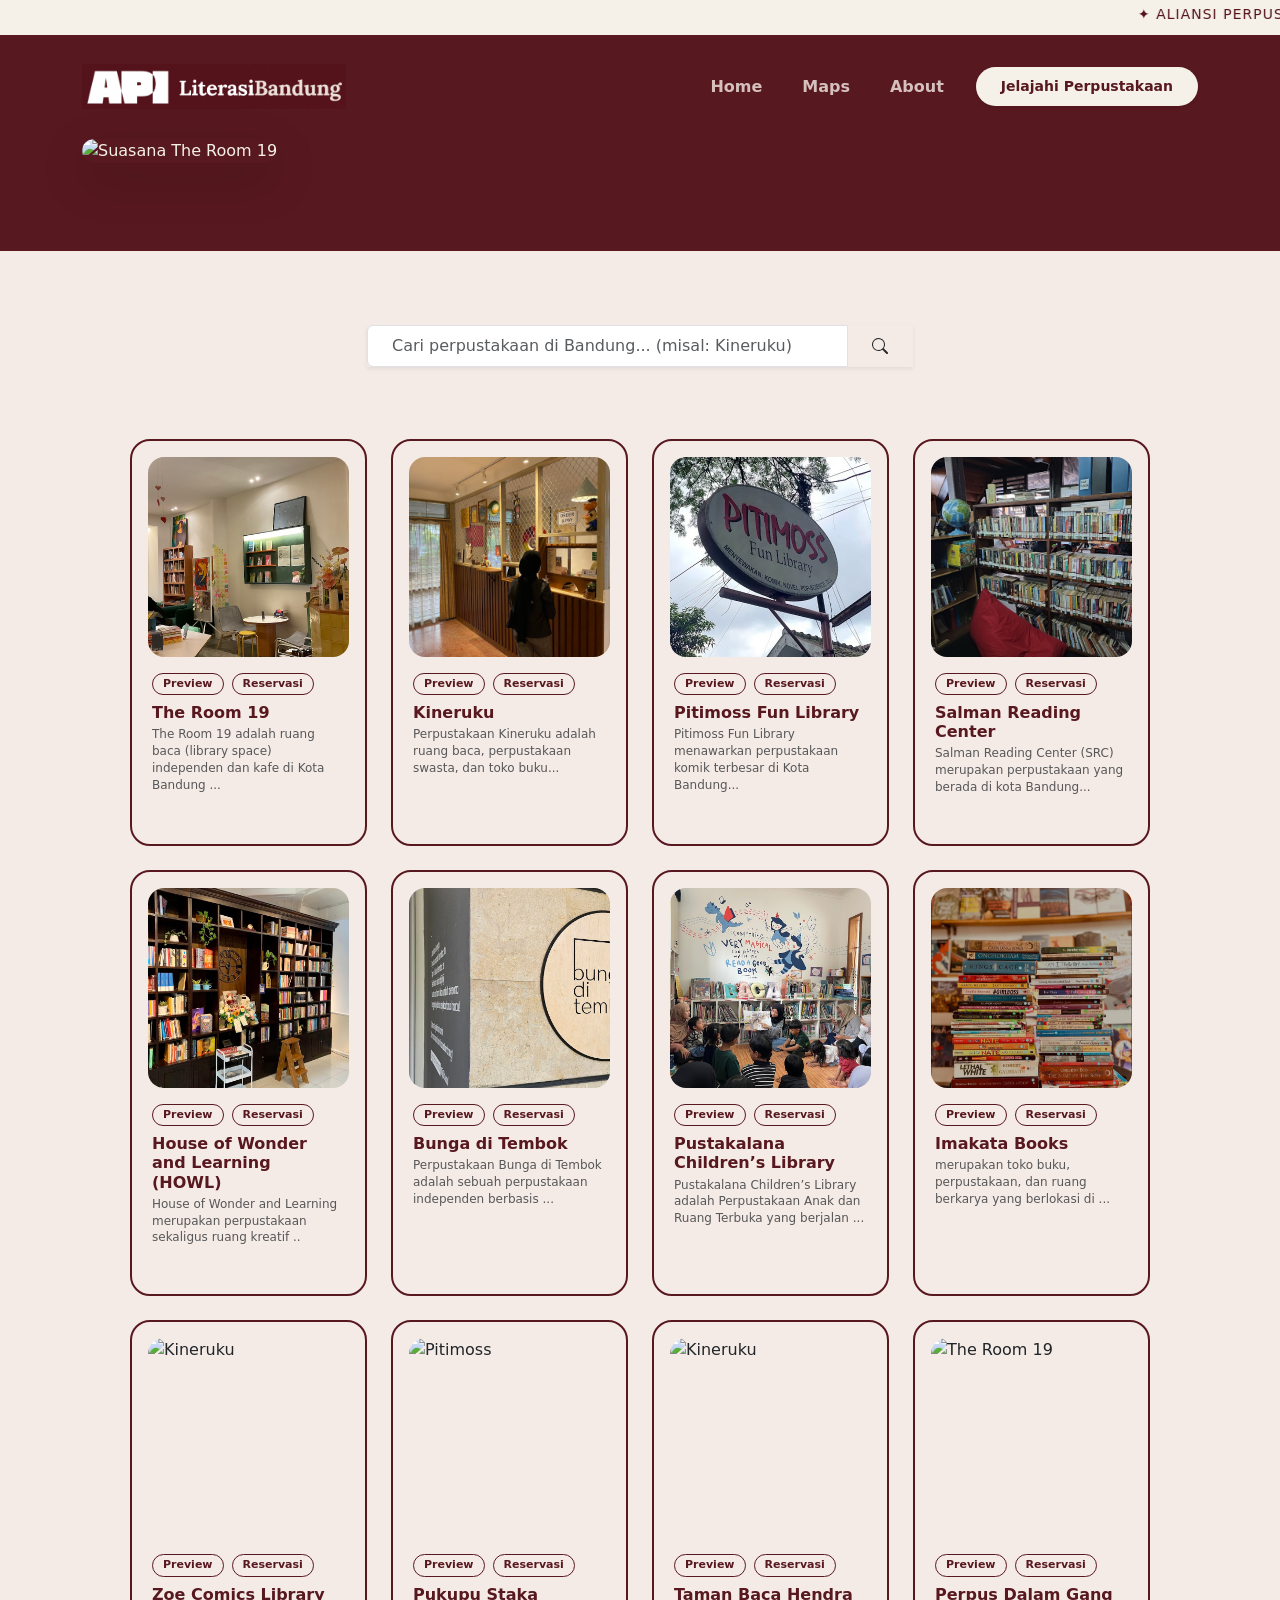
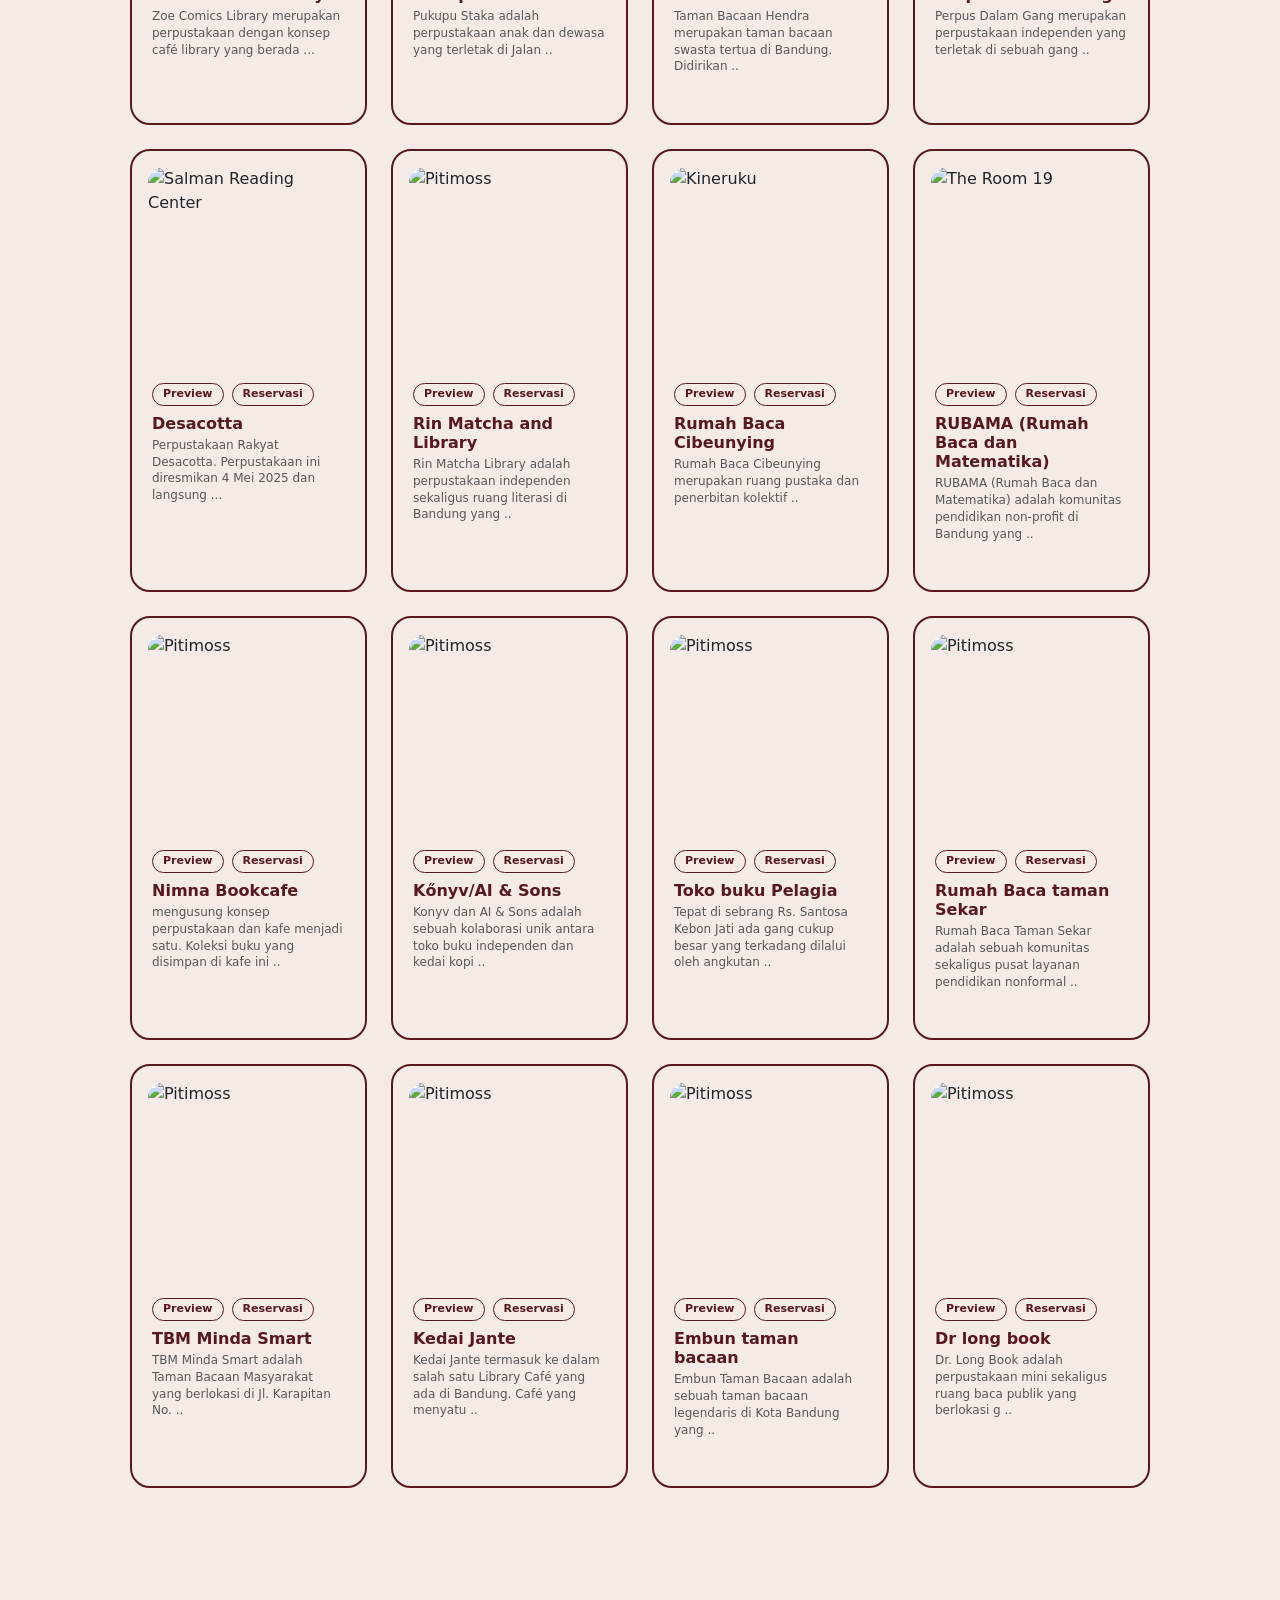
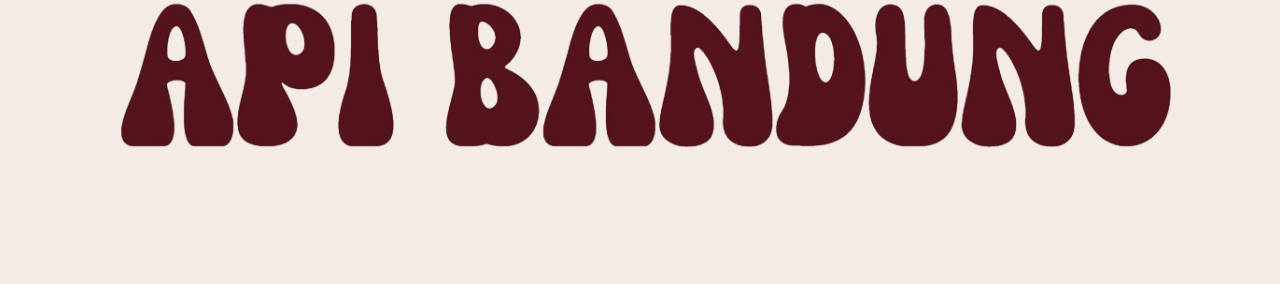
==== commit 6b9358da: "update the room 19" ====
--- a/index.html
+++ b/index.html
@@ -169,8 +169,7 @@
                   The Room 19
                 </h6>
                 <p class="text-muted" style="font-size: 12px; line-height: 1.4">
-                  Di sini disediakan tentang cara reservasi, kapan saat yang
-                  mengharuskan buat reservasi...
+                 The Room 19 adalah ruang baca (library space) independen dan kafe di Kota Bandung ...
                 </p>
               </div>
             </div>
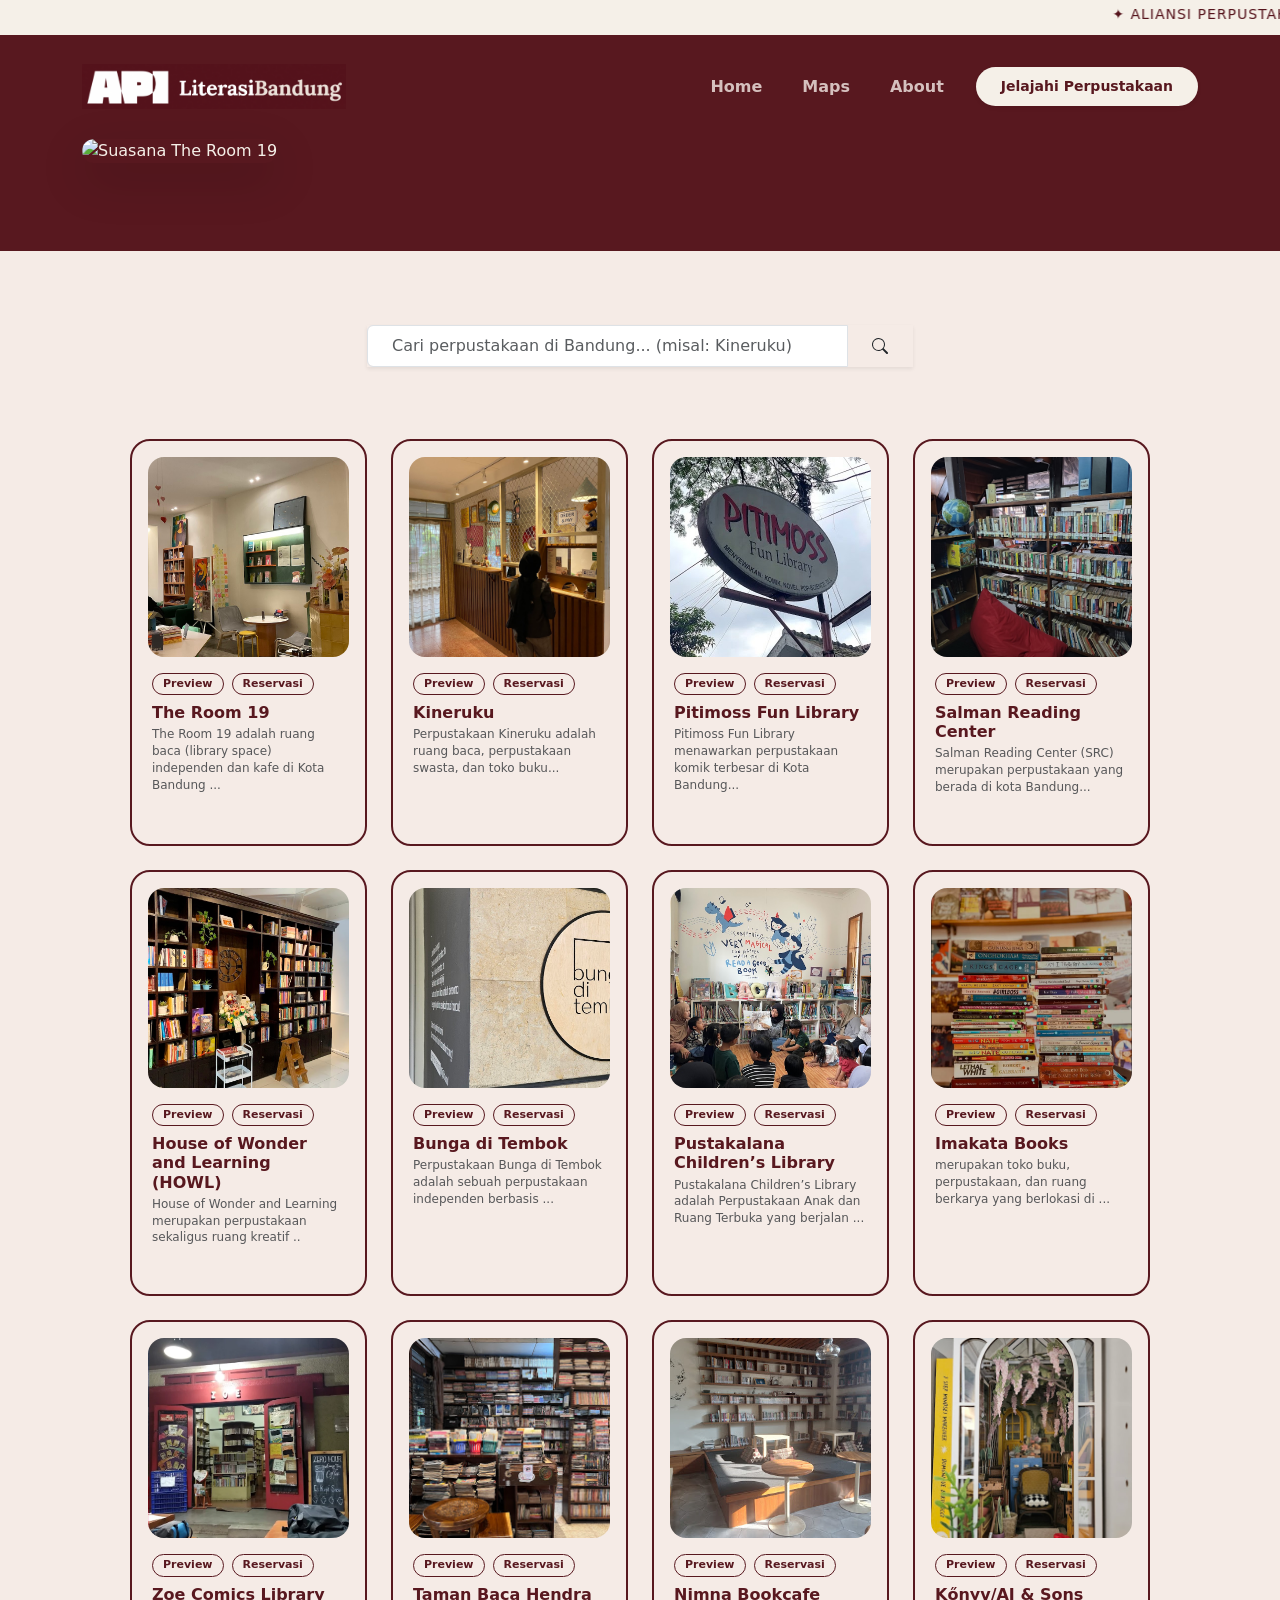
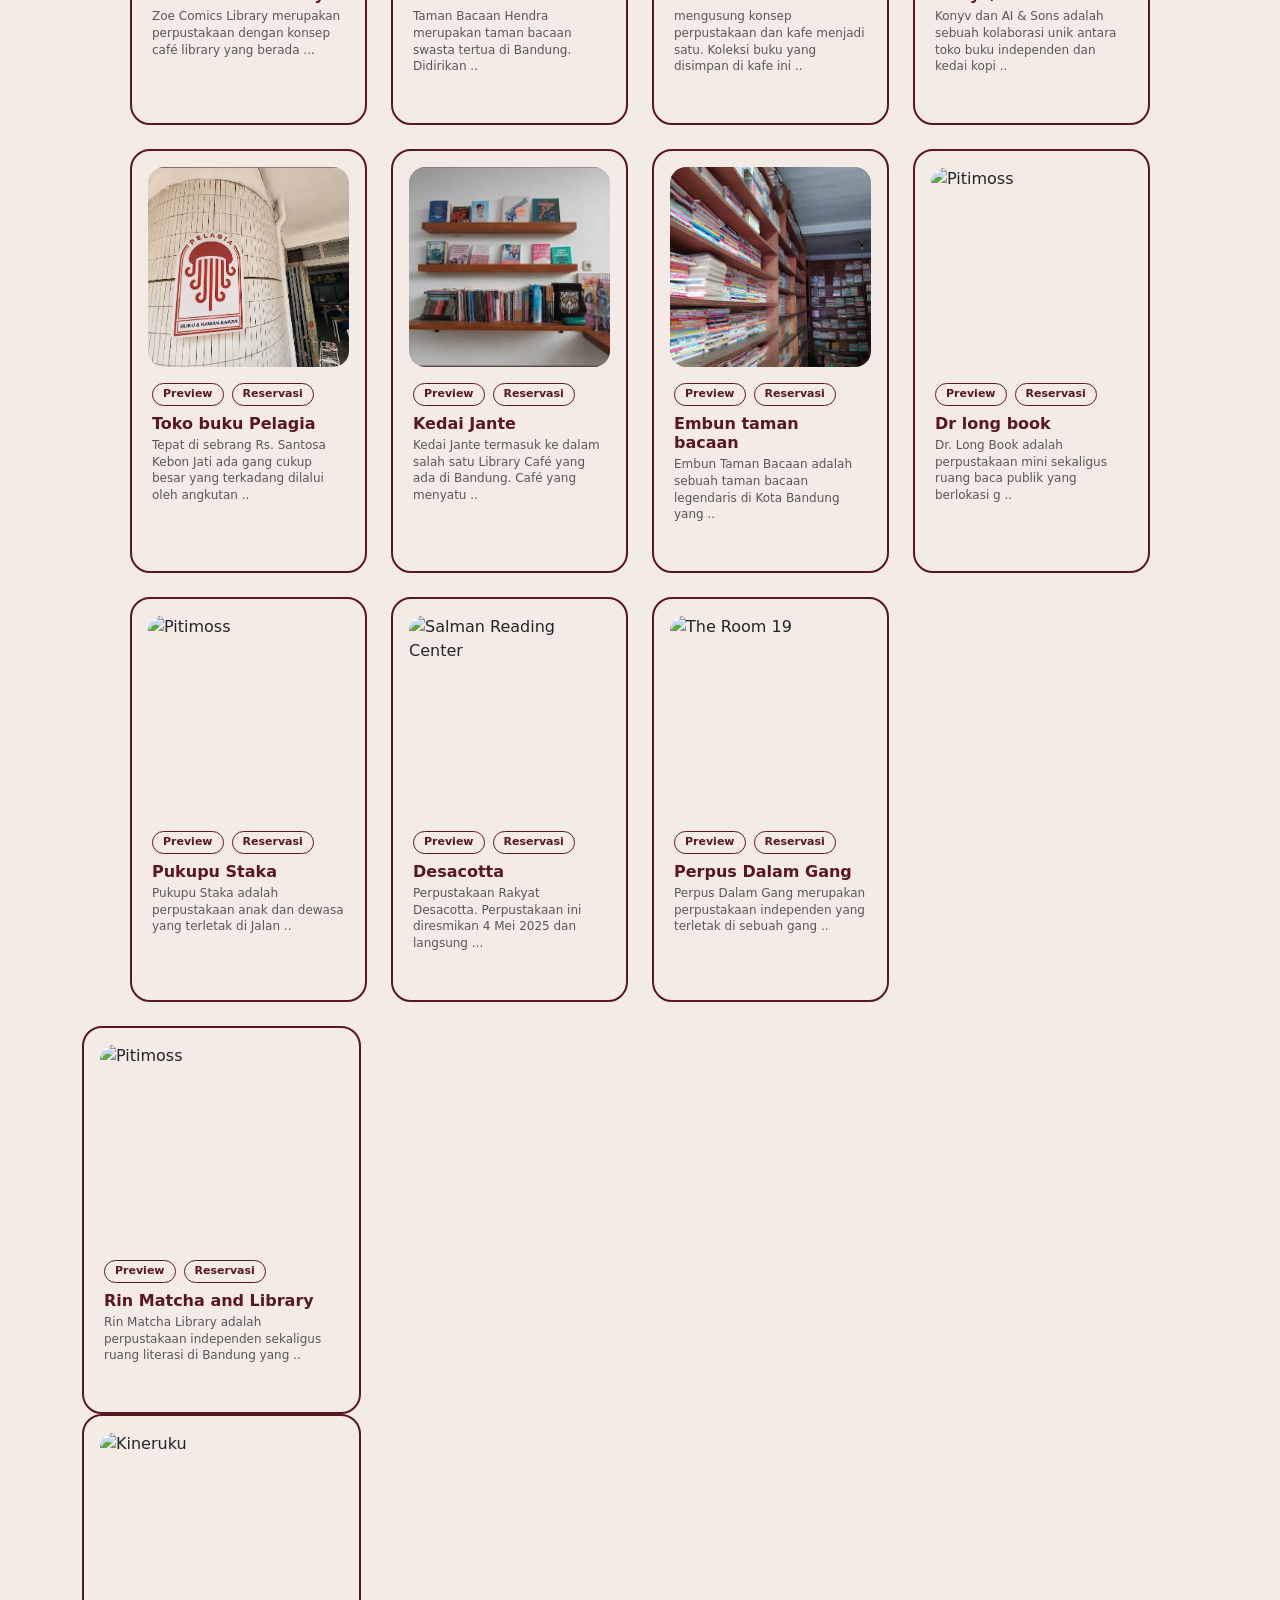
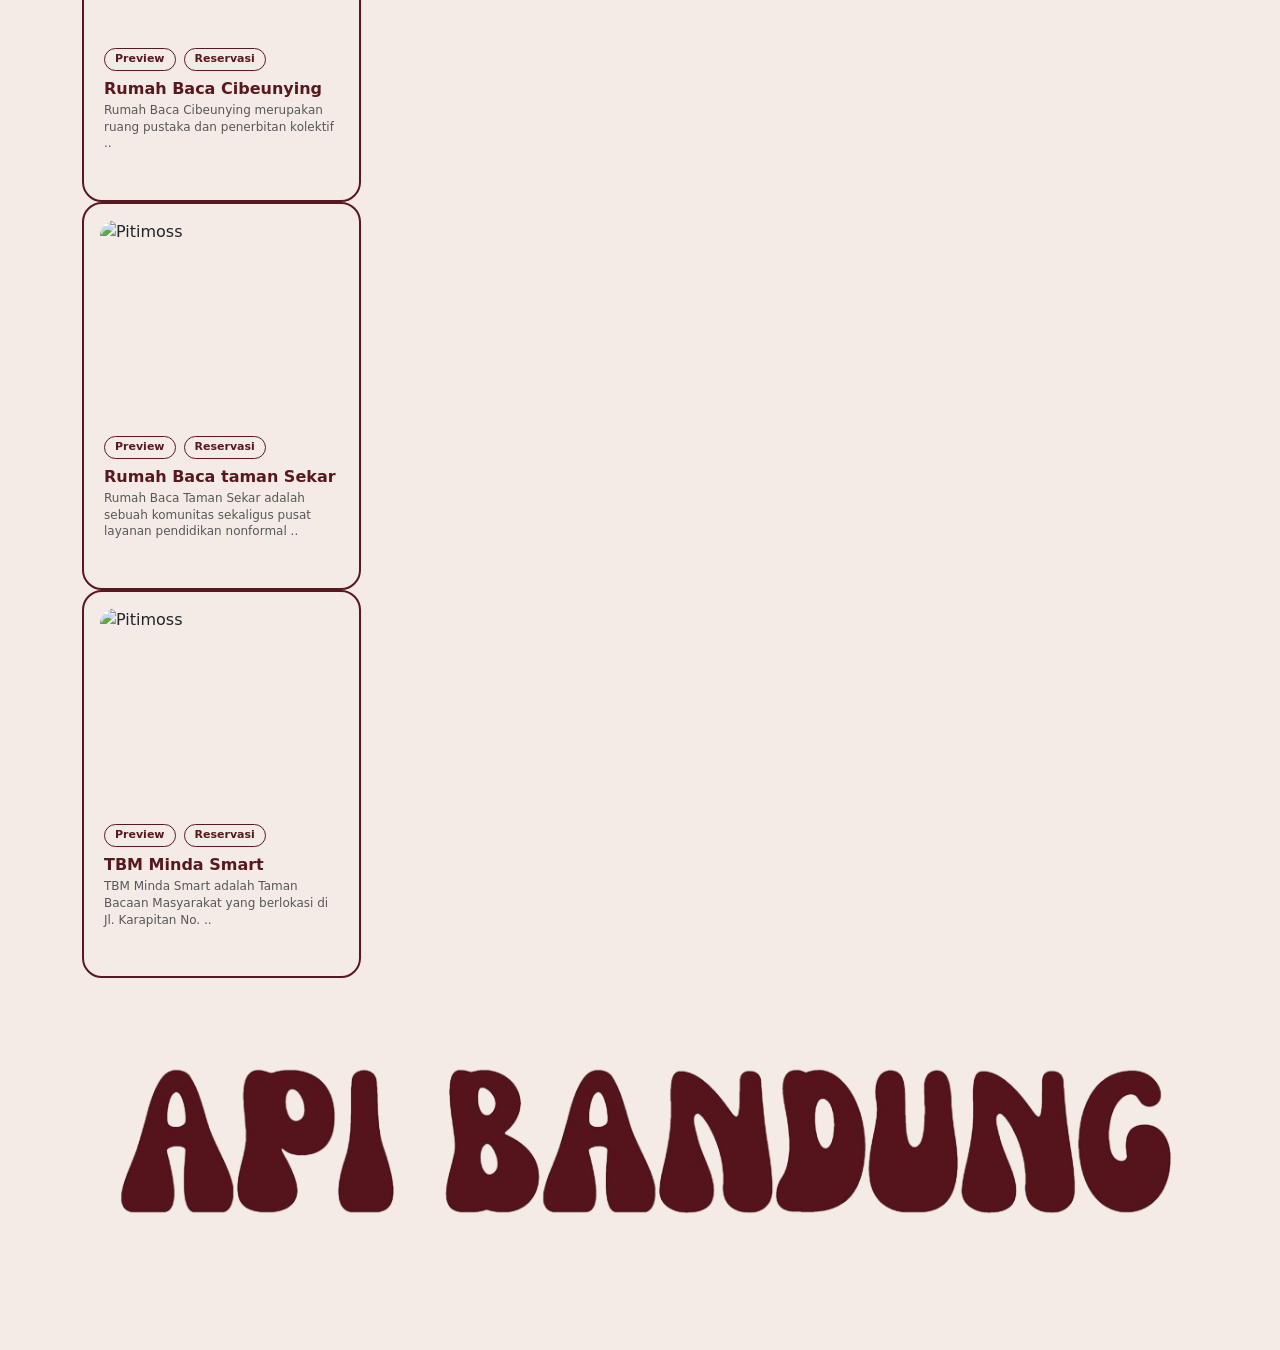
==== commit 3bdecd17: "isi foto" ====
--- a/index.html
+++ b/index.html
@@ -144,9 +144,7 @@
         </div>
 
         <div class="row g-4 px-4 px-md-5 py-4" id="librarylist">
-
-
- <!-- KARTU 4: The Room 19 -->
+          <!-- KARTU 4: The Room 19 -->
           <div class="col-md-6 col-lg-3">
             <div class="card h-100 card-perpus p-3">
               <img
@@ -169,13 +167,14 @@
                   The Room 19
                 </h6>
                 <p class="text-muted" style="font-size: 12px; line-height: 1.4">
-                 The Room 19 adalah ruang baca (library space) independen dan kafe di Kota Bandung ...
-                </p>
-              </div>
-            </div>
-          </div>
-
- <!-- KARTU 3: Kineruku -->
+                  The Room 19 adalah ruang baca (library space) independen dan
+                  kafe di Kota Bandung ...
+                </p>
+              </div>
+            </div>
+          </div>
+
+          <!-- KARTU 3: Kineruku -->
           <div class="col-md-6 col-lg-3">
             <div class="card h-100 card-perpus p-3">
               <img
@@ -232,7 +231,7 @@
             </div>
           </div>
 
- <!-- KARTU 1: Salman Reading Center -->
+          <!-- KARTU 1: Salman Reading Center -->
           <div class="col-md-6 col-lg-3">
             <div class="card h-100 card-perpus p-3">
               <img
@@ -263,7 +262,7 @@
             </div>
           </div>
 
-            <!-- KARTU 9: House of Wonder and Learning (HOWN) -->
+          <!-- KARTU 9: House of Wonder and Learning (HOWN) -->
           <div class="col-md-6 col-lg-3">
             <div class="card h-100 card-perpus p-3">
               <!-- Foto Placeholder Gunung/Awan seperti di Canva kamu -->
@@ -323,7 +322,7 @@
             </div>
           </div>
 
-            <!-- Kartu 12: Pustakalana Children’s Library-->
+          <!-- Kartu 12: Pustakalana Children’s Library-->
           <div class="col-md-6 col-lg-3">
             <div class="card h-100 card-perpus p-3">
               <img
@@ -387,7 +386,7 @@
           <div class="col-md-6 col-lg-3">
             <div class="card h-100 card-perpus p-3">
               <img
-                src="image/perpus-kineruku.jpg"
+                src="image/zoe.webp"
                 class="card-img-top rounded-4"
                 alt="Kineruku"
                 style="height: 200px; object-fit: cover"
@@ -411,7 +410,209 @@
             </div>
           </div>
 
-           
+          <!-- KARTU 7: Taman Baca Hendra -->
+          <div class="col-md-6 col-lg-3">
+            <div class="card h-100 card-perpus p-3">
+              <img
+                src="image/TBH.jpg"
+                class="card-img-top rounded-4"
+                alt="Kineruku"
+                style="height: 200px; object-fit: cover"
+              />
+              <div class="card-body px-1 pt-3">
+                <div class="d-flex gap-2 mb-2">
+                  <a href="#" class="btn-capsule-maroon">Preview</a>
+                  <a href="#" class="btn-capsule-maroon">Reservasi</a>
+                </div>
+                <h6
+                  class="fw-bold text-dark mb-1"
+                  style="color: #58181f !important"
+                >
+                  Taman Baca Hendra
+                </h6>
+                <p class="text-muted" style="font-size: 12px; line-height: 1.4">
+                  Taman Bacaan Hendra merupakan taman bacaan swasta tertua di
+                  Bandung. Didirikan ..
+                </p>
+              </div>
+            </div>
+          </div>
+
+          
+        
+
+          <!-- KARTU 17: Nimna Bookcafe -->
+          <div class="col-md-6 col-lg-3">
+            <div class="card h-100 card-perpus p-3">
+              <img
+                src="image/Nimna.jpg"
+                class="card-img-top rounded-4"
+                alt="Pitimoss"
+                style="height: 200px; object-fit: cover"
+              />
+              <div class="card-body px-1 pt-3">
+                <div class="d-flex gap-2 mb-2">
+                  <a href="#" class="btn-capsule-maroon">Preview</a>
+                  <a href="#" class="btn-capsule-maroon">Reservasi</a>
+                </div>
+                <h6
+                  class="fw-bold text-dark mb-1"
+                  style="color: #58181f !important"
+                >
+                  Nimna Bookcafe
+                </h6>
+                <p class="text-muted" style="font-size: 12px; line-height: 1.4">
+                  mengusung konsep perpustakaan dan kafe menjadi satu. Koleksi
+                  buku yang disimpan di kafe ini ..
+                </p>
+              </div>
+            </div>
+          </div>
+
+          <!-- KARTU 18: Kőnyv/AI & Sons -->
+          <div class="col-md-6 col-lg-3">
+            <div class="card h-100 card-perpus p-3">
+              <img
+                src="image/konyv.jpg"
+                class="card-img-top rounded-4"
+                alt="Pitimoss"
+                style="height: 200px; object-fit: cover"
+              />
+              <div class="card-body px-1 pt-3">
+                <div class="d-flex gap-2 mb-2">
+                  <a href="#" class="btn-capsule-maroon">Preview</a>
+                  <a href="#" class="btn-capsule-maroon">Reservasi</a>
+                </div>
+
+                <h6
+                  class="fw-bold text-dark mb-1"
+                  style="color: #58181f !important"
+                >
+                  Kőnyv/AI & Sons
+                </h6>
+                <p class="text-muted" style="font-size: 12px; line-height: 1.4">
+                  Konyv dan AI & Sons adalah sebuah kolaborasi unik antara toko
+                  buku independen dan kedai kopi ..
+                </p>
+              </div>
+            </div>
+          </div>
+
+          <!-- KARTU 19: Toko buku Pelagia
+ -->
+          <div class="col-md-6 col-lg-3">
+            <div class="card h-100 card-perpus p-3">
+              <img
+                src="image/TBP.jpeg"
+                class="card-img-top rounded-4"
+                alt="Pitimoss"
+                style="height: 200px; object-fit: cover"
+              />
+              <div class="card-body px-1 pt-3">
+                <div class="d-flex gap-2 mb-2">
+                  <a href="#" class="btn-capsule-maroon">Preview</a>
+                  <a href="#" class="btn-capsule-maroon">Reservasi</a>
+                </div>
+                <h6
+                  class="fw-bold text-dark mb-1"
+                  style="color: #58181f !important"
+                >
+                  Toko buku Pelagia
+                </h6>
+                <p class="text-muted" style="font-size: 12px; line-height: 1.4">
+                  Tepat di sebrang Rs. Santosa Kebon Jati ada gang cukup besar
+                  yang terkadang dilalui oleh angkutan ..
+                </p>
+              </div>
+            </div>
+          </div>
+
+    
+          <!-- KARTU 22: TBM Kedai Jante
+ -->
+          <div class="col-md-6 col-lg-3">
+            <div class="card h-100 card-perpus p-3">
+              <img
+                src="image/kedaijante.jpeg"
+                class="card-img-top rounded-4"
+                alt="Pitimoss"
+                style="height: 200px; object-fit: cover"
+              />
+              <div class="card-body px-1 pt-3">
+                <div class="d-flex gap-2 mb-2">
+                  <a href="#" class="btn-capsule-maroon">Preview</a>
+                  <a href="#" class="btn-capsule-maroon">Reservasi</a>
+                </div>
+                <h6
+                  class="fw-bold text-dark mb-1"
+                  style="color: #58181f !important"
+                >
+                  Kedai Jante
+                </h6>
+                <p class="text-muted" style="font-size: 12px; line-height: 1.4">
+                  Kedai Jante termasuk ke dalam salah satu Library Café yang ada
+                  di Bandung. Café yang menyatu ..
+                </p>
+              </div>
+            </div>
+          </div>
+
+          <!-- KARTU 23: Embun taman bacaan -->
+          <div class="col-md-6 col-lg-3">
+            <div class="card h-100 card-perpus p-3">
+              <img
+                src="image/ETB.jpg"
+                class="card-img-top rounded-4"
+                alt="Pitimoss"
+                style="height: 200px; object-fit: cover"
+              />
+              <div class="card-body px-1 pt-3">
+                <div class="d-flex gap-2 mb-2">
+                  <a href="#" class="btn-capsule-maroon">Preview</a>
+                  <a href="#" class="btn-capsule-maroon">Reservasi</a>
+                </div>
+                <h6
+                  class="fw-bold text-dark mb-1"
+                  style="color: #58181f !important"
+                >
+                  Embun taman bacaan
+                </h6>
+                <p class="text-muted" style="font-size: 12px; line-height: 1.4">
+                  Embun Taman Bacaan adalah sebuah taman bacaan legendaris di
+                  Kota Bandung yang ..
+                </p>
+              </div>
+            </div>
+          </div>
+
+          <!-- KARTU 14:Dr long book
+ -->
+          <div class="col-md-6 col-lg-3">
+            <div class="card h-100 card-perpus p-3">
+              <img
+                src="image/perpus-pitimoss.jpg"
+                class="card-img-top rounded-4"
+                alt="Pitimoss"
+                style="height: 200px; object-fit: cover"
+              />
+              <div class="card-body px-1 pt-3">
+                <div class="d-flex gap-2 mb-2">
+                  <a href="#" class="btn-capsule-maroon">Preview</a>
+                  <a href="#" class="btn-capsule-maroon">Reservasi</a>
+                </div>
+                <h6
+                  class="fw-bold text-dark mb-1"
+                  style="color: #58181f !important"
+                >
+                  Dr long book
+                </h6>
+                <p class="text-muted" style="font-size: 12px; line-height: 1.4">
+                  Dr. Long Book adalah perpustakaan mini sekaligus ruang baca
+                  publik yang berlokasi g ..
+                </p>
+              </div>
+            </div>
+          </div>
 
           <!-- KARTU 6: Pukupu Staka -->
           <div class="col-md-6 col-lg-3">
@@ -441,34 +642,33 @@
             </div>
           </div>
 
-         
-
-         
-         
-
-          <!-- KARTU 7: Taman Baca Hendra -->
-          <div class="col-md-6 col-lg-3">
-            <div class="card h-100 card-perpus p-3">
-              <img
-                src="image/perpus-kineruku.jpg"
-                class="card-img-top rounded-4"
-                alt="Kineruku"
-                style="height: 200px; object-fit: cover"
-              />
-              <div class="card-body px-1 pt-3">
-                <div class="d-flex gap-2 mb-2">
-                  <a href="#" class="btn-capsule-maroon">Preview</a>
-                  <a href="#" class="btn-capsule-maroon">Reservasi</a>
-                </div>
-                <h6
-                  class="fw-bold text-dark mb-1"
-                  style="color: #58181f !important"
-                >
-                  Taman Baca Hendra
-                </h6>
-                <p class="text-muted" style="font-size: 12px; line-height: 1.4">
-                  Taman Bacaan Hendra merupakan taman bacaan swasta tertua di
-                  Bandung. Didirikan ..
+          <!--Kartu 13: Desacotta -->
+          <div class="col-md-6 col-lg-3">
+            <div class="card h-100 card-perpus p-3">
+              <!-- Foto Placeholder Gunung/Awan seperti di Canva kamu -->
+              <img
+                src="image/perpus-salman.jpg"
+                class="card-img-top rounded-4"
+                alt="Salman Reading Center"
+                style="height: 200px; object-fit: cover"
+              />
+
+              <div class="card-body px-1 pt-3">
+                <!-- Baris Tombol Kecil -->
+                <div class="d-flex gap-2 mb-2">
+                  <a href="#" class="btn-capsule-maroon">Preview</a>
+                  <a href="#" class="btn-capsule-maroon">Reservasi</a>
+                </div>
+                <!-- Judul & Deskripsi -->
+                <h6
+                  class="fw-bold text-dark mb-1"
+                  style="color: #58181f !important"
+                >
+                  Desacotta
+                </h6>
+                <p class="text-muted" style="font-size: 12px; line-height: 1.4">
+                  Perpustakaan Rakyat Desacotta. Perpustakaan ini diresmikan 4
+                  Mei 2025 dan langsung ...
                 </p>
               </div>
             </div>
@@ -501,44 +701,9 @@
               </div>
             </div>
           </div>
-
-        
-
-       
-
-          <!--Kartu 13: Desacotta -->
-          <div class="col-md-6 col-lg-3">
-            <div class="card h-100 card-perpus p-3">
-              <!-- Foto Placeholder Gunung/Awan seperti di Canva kamu -->
-              <img
-                src="image/perpus-salman.jpg"
-                class="card-img-top rounded-4"
-                alt="Salman Reading Center"
-                style="height: 200px; object-fit: cover"
-              />
-
-              <div class="card-body px-1 pt-3">
-                <!-- Baris Tombol Kecil -->
-                <div class="d-flex gap-2 mb-2">
-                  <a href="#" class="btn-capsule-maroon">Preview</a>
-                  <a href="#" class="btn-capsule-maroon">Reservasi</a>
-                </div>
-                <!-- Judul & Deskripsi -->
-                <h6
-                  class="fw-bold text-dark mb-1"
-                  style="color: #58181f !important"
-                >
-                  Desacotta
-                </h6>
-                <p class="text-muted" style="font-size: 12px; line-height: 1.4">
-                  Perpustakaan Rakyat Desacotta. Perpustakaan ini diresmikan 4
-                  Mei 2025 dan langsung ...
-                </p>
-              </div>
-            </div>
-          </div>
-
-          <!-- KARTU 14: Rin Matcha Library -->
+        </div>
+
+<!-- KARTU 14: Rin Matcha Library -->
           <div class="col-md-6 col-lg-3">
             <div class="card h-100 card-perpus p-3">
               <img
@@ -594,121 +759,7 @@
             </div>
           </div>
 
-          <!-- KARTU 16: RUBAMA (Rumah Baca dan Matematika) -->
-          <div class="col-md-6 col-lg-3">
-            <div class="card h-100 card-perpus p-3">
-              <img
-                src="image/perpus-theroom19.jpg"
-                class="card-img-top rounded-4"
-                alt="The Room 19"
-                style="height: 200px; object-fit: cover"
-              />
-              <div class="card-body px-1 pt-3">
-                <div class="d-flex gap-2 mb-2">
-                  <a href="#" class="btn-capsule-maroon">Preview</a>
-                  <a href="#" class="btn-capsule-maroon">Reservasi</a>
-                </div>
-                <h6
-                  class="fw-bold text-dark mb-1"
-                  style="color: #58181f !important"
-                >
-                  RUBAMA (Rumah Baca dan Matematika)
-                </h6>
-                <p class="text-muted" style="font-size: 12px; line-height: 1.4">
-                  RUBAMA (Rumah Baca dan Matematika) adalah komunitas pendidikan
-                  non-profit di Bandung yang ..
-                </p>
-              </div>
-            </div>
-          </div>
-
-          <!-- KARTU 17: Nimna Bookcafe -->
-          <div class="col-md-6 col-lg-3">
-            <div class="card h-100 card-perpus p-3">
-              <img
-                src="image/perpus-pitimoss.jpg"
-                class="card-img-top rounded-4"
-                alt="Pitimoss"
-                style="height: 200px; object-fit: cover"
-              />
-              <div class="card-body px-1 pt-3">
-                <div class="d-flex gap-2 mb-2">
-                  <a href="#" class="btn-capsule-maroon">Preview</a>
-                  <a href="#" class="btn-capsule-maroon">Reservasi</a>
-                </div>
-                <h6
-                  class="fw-bold text-dark mb-1"
-                  style="color: #58181f !important"
-                >
-                  Nimna Bookcafe
-                </h6>
-                <p class="text-muted" style="font-size: 12px; line-height: 1.4">
-                  mengusung konsep perpustakaan dan kafe menjadi satu. Koleksi
-                  buku yang disimpan di kafe ini ..
-                </p>
-              </div>
-            </div>
-          </div>
-
-          <!-- KARTU 18: Kőnyv/AI & Sons -->
-          <div class="col-md-6 col-lg-3">
-            <div class="card h-100 card-perpus p-3">
-              <img
-                src="image/perpus-pitimoss.jpg"
-                class="card-img-top rounded-4"
-                alt="Pitimoss"
-                style="height: 200px; object-fit: cover"
-              />
-              <div class="card-body px-1 pt-3">
-                <div class="d-flex gap-2 mb-2">
-                  <a href="#" class="btn-capsule-maroon">Preview</a>
-                  <a href="#" class="btn-capsule-maroon">Reservasi</a>
-                </div>
-
-                <h6
-                  class="fw-bold text-dark mb-1"
-                  style="color: #58181f !important"
-                >
-                  Kőnyv/AI & Sons
-                </h6>
-                <p class="text-muted" style="font-size: 12px; line-height: 1.4">
-                  Konyv dan AI & Sons adalah sebuah kolaborasi unik antara toko
-                  buku independen dan kedai kopi ..
-                </p>
-              </div>
-            </div>
-          </div>
-
-          <!-- KARTU 19: Toko buku Pelagia
- -->
-          <div class="col-md-6 col-lg-3">
-            <div class="card h-100 card-perpus p-3">
-              <img
-                src="image/perpus-pitimoss.jpg"
-                class="card-img-top rounded-4"
-                alt="Pitimoss"
-                style="height: 200px; object-fit: cover"
-              />
-              <div class="card-body px-1 pt-3">
-                <div class="d-flex gap-2 mb-2">
-                  <a href="#" class="btn-capsule-maroon">Preview</a>
-                  <a href="#" class="btn-capsule-maroon">Reservasi</a>
-                </div>
-                <h6
-                  class="fw-bold text-dark mb-1"
-                  style="color: #58181f !important"
-                >
-                  Toko buku Pelagia
-                </h6>
-                <p class="text-muted" style="font-size: 12px; line-height: 1.4">
-                  Tepat di sebrang Rs. Santosa Kebon Jati ada gang cukup besar
-                  yang terkadang dilalui oleh angkutan ..
-                </p>
-              </div>
-            </div>
-          </div>
-
-          <!-- KARTU 20: Rumah Baca taman Sekar -->
+   <!-- KARTU 20: Rumah Baca taman Sekar -->
           <div class="col-md-6 col-lg-3">
             <div class="card h-100 card-perpus p-3">
               <img
@@ -736,7 +787,7 @@
             </div>
           </div>
 
-          <!-- KARTU 21: TBM Minda Smart
+           <!-- KARTU 21: TBM Minda Smart
 -->
           <div class="col-md-6 col-lg-3">
             <div class="card h-100 card-perpus p-3">
@@ -765,92 +816,6 @@
             </div>
           </div>
 
-          <!-- KARTU 22: TBM Kedai Jante
- -->
-          <div class="col-md-6 col-lg-3">
-            <div class="card h-100 card-perpus p-3">
-              <img
-                src="image/perpus-pitimoss.jpg"
-                class="card-img-top rounded-4"
-                alt="Pitimoss"
-                style="height: 200px; object-fit: cover"
-              />
-              <div class="card-body px-1 pt-3">
-                <div class="d-flex gap-2 mb-2">
-                  <a href="#" class="btn-capsule-maroon">Preview</a>
-                  <a href="#" class="btn-capsule-maroon">Reservasi</a>
-                </div>
-                <h6
-                  class="fw-bold text-dark mb-1"
-                  style="color: #58181f !important"
-                >
-                  Kedai Jante
-                </h6>
-                <p class="text-muted" style="font-size: 12px; line-height: 1.4">
-                  Kedai Jante termasuk ke dalam salah satu Library Café yang ada
-                  di Bandung. Café yang menyatu ..
-                </p>
-              </div>
-            </div>
-          </div>
-
-          <!-- KARTU 23: Embun taman bacaan -->
-          <div class="col-md-6 col-lg-3">
-            <div class="card h-100 card-perpus p-3">
-              <img
-                src="image/perpus-pitimoss.jpg"
-                class="card-img-top rounded-4"
-                alt="Pitimoss"
-                style="height: 200px; object-fit: cover"
-              />
-              <div class="card-body px-1 pt-3">
-                <div class="d-flex gap-2 mb-2">
-                  <a href="#" class="btn-capsule-maroon">Preview</a>
-                  <a href="#" class="btn-capsule-maroon">Reservasi</a>
-                </div>
-                <h6
-                  class="fw-bold text-dark mb-1"
-                  style="color: #58181f !important"
-                >
-                  Embun taman bacaan
-                </h6>
-                <p class="text-muted" style="font-size: 12px; line-height: 1.4">
-                  Embun Taman Bacaan adalah sebuah taman bacaan legendaris di
-                  Kota Bandung yang ..
-                </p>
-              </div>
-            </div>
-          </div>
-
-          <!-- KARTU 14:Dr long book
- -->
-          <div class="col-md-6 col-lg-3">
-            <div class="card h-100 card-perpus p-3">
-              <img
-                src="image/perpus-pitimoss.jpg"
-                class="card-img-top rounded-4"
-                alt="Pitimoss"
-                style="height: 200px; object-fit: cover"
-              />
-              <div class="card-body px-1 pt-3">
-                <div class="d-flex gap-2 mb-2">
-                  <a href="#" class="btn-capsule-maroon">Preview</a>
-                  <a href="#" class="btn-capsule-maroon">Reservasi</a>
-                </div>
-                <h6
-                  class="fw-bold text-dark mb-1"
-                  style="color: #58181f !important"
-                >
-                  Dr long book
-                </h6>
-                <p class="text-muted" style="font-size: 12px; line-height: 1.4">
-                  Dr. Long Book adalah perpustakaan mini sekaligus ruang baca
-                  publik yang berlokasi g ..
-                </p>
-              </div>
-            </div>
-          </div>
-        </div>
         <!-- Penutup .row baris pertama -->
         <div class="row mt-5 pt-4 justify-content-center">
           <div class="col-12 text-center">
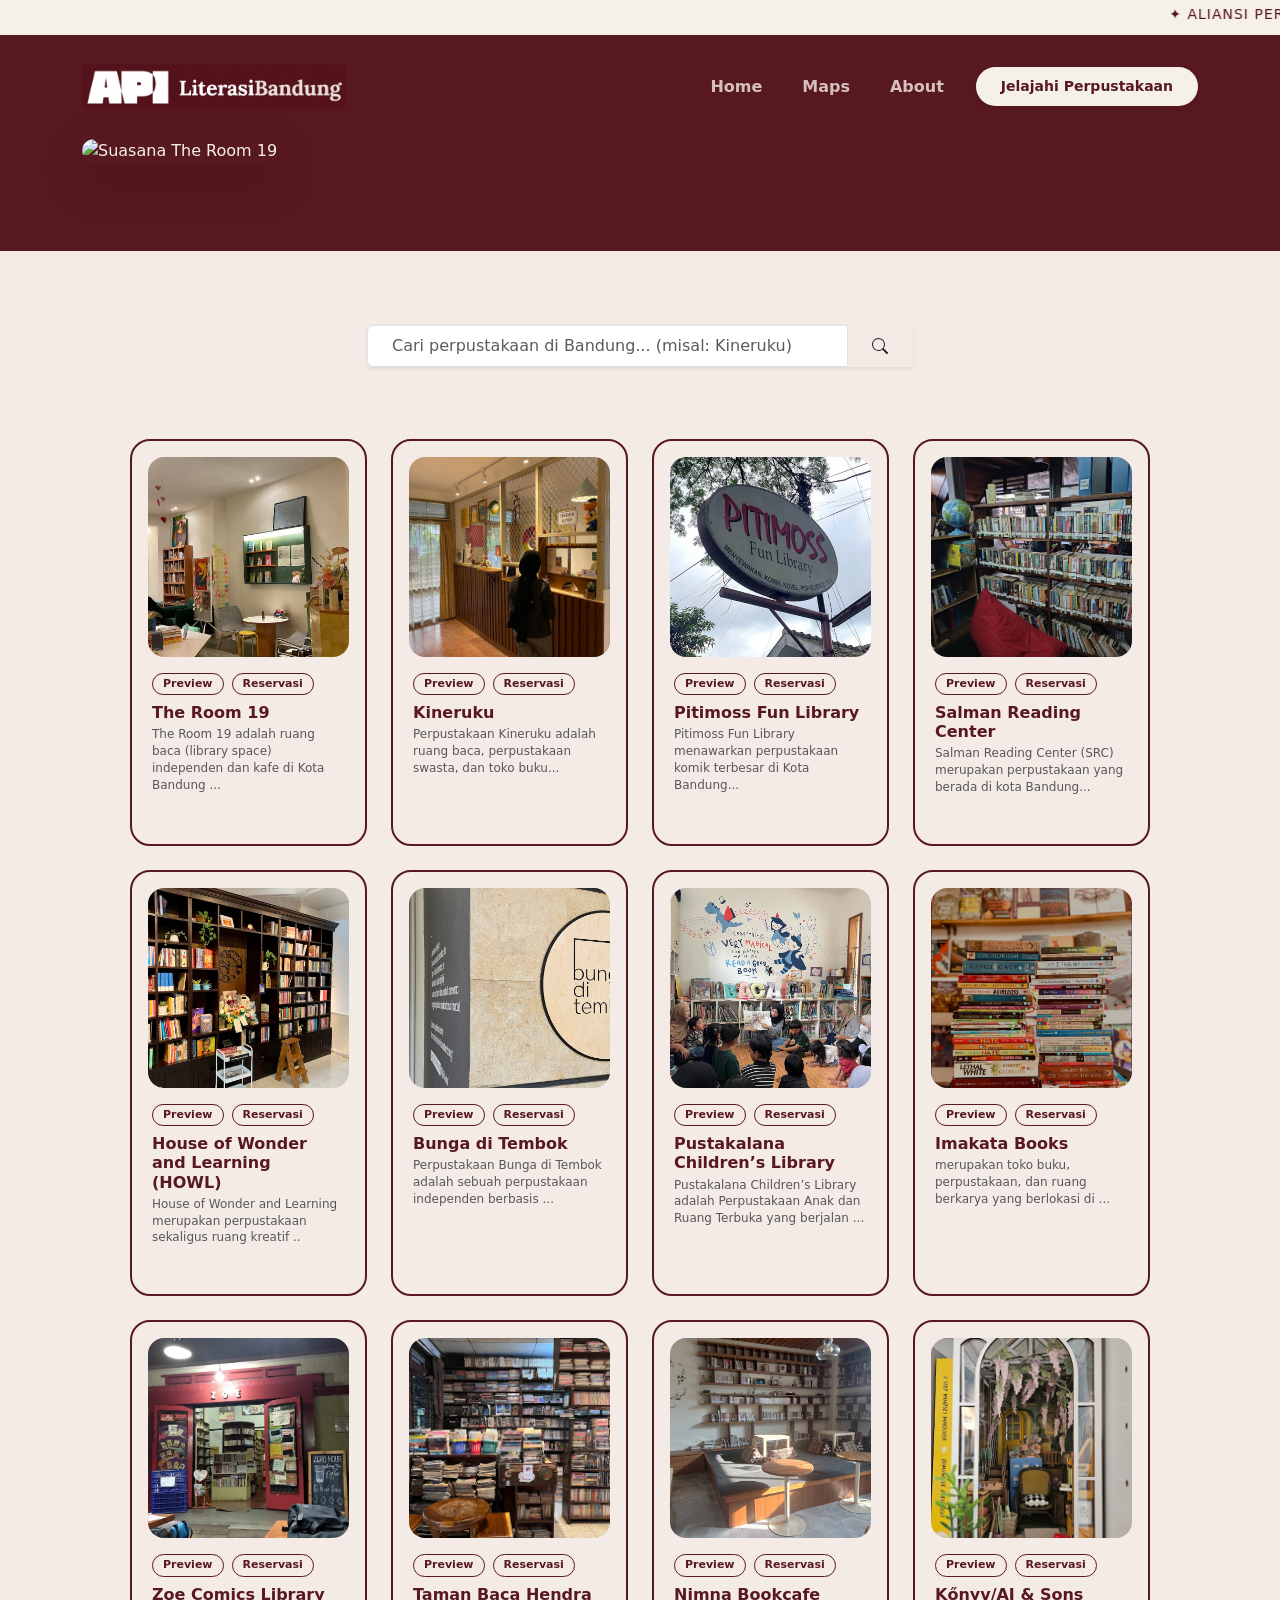
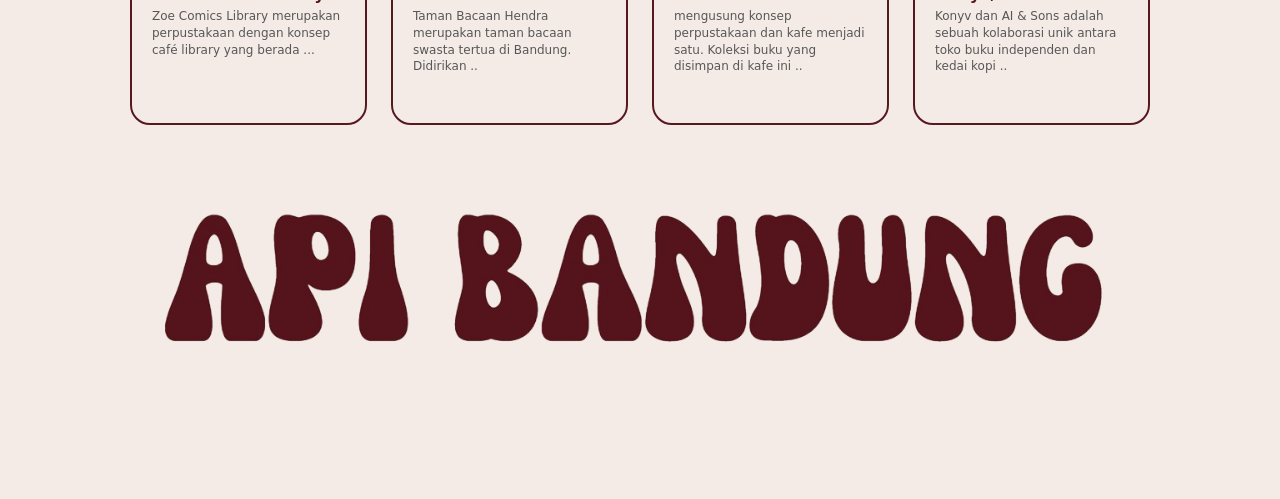
==== commit 6c614681: "update banyak" ====
--- a/index.html
+++ b/index.html
@@ -276,7 +276,7 @@
               <div class="card-body px-1 pt-3">
                 <!-- Baris Tombol Kecil -->
                 <div class="d-flex gap-2 mb-2">
-                  <a href="#" class="btn-capsule-maroon">Preview</a>
+                  <a href="howl.html" class="btn-capsule-maroon">Preview</a>
                   <a href="#" class="btn-capsule-maroon">Reservasi</a>
                 </div>
                 <!-- Judul & Deskripsi -->
@@ -305,7 +305,7 @@
               />
               <div class="card-body px-1 pt-3">
                 <div class="d-flex gap-2 mb-2">
-                  <a href="#" class="btn-capsule-maroon">Preview</a>
+                  <a href="bungaditembok.html" class="btn-capsule-maroon">Preview</a>
                   <a href="#" class="btn-capsule-maroon">Reservasi</a>
                 </div>
                 <h6
@@ -333,7 +333,7 @@
               />
               <div class="card-body px-1 pt-3">
                 <div class="d-flex gap-2 mb-2">
-                  <a href="#" class="btn-capsule-maroon">Preview</a>
+                  <a href="pustakalana.html" class="btn-capsule-maroon">Preview</a>
                   <a href="#" class="btn-capsule-maroon">Reservasi</a>
                 </div>
                 <h6
@@ -364,7 +364,7 @@
               <div class="card-body px-1 pt-3">
                 <!-- Baris Tombol Kecil -->
                 <div class="d-flex gap-2 mb-2">
-                  <a href="#" class="btn-capsule-maroon">Preview</a>
+                  <a href="imakata.html" class="btn-capsule-maroon">Preview</a>
                   <a href="#" class="btn-capsule-maroon">Reservasi</a>
                 </div>
                 <!-- Judul & Deskripsi -->
@@ -393,7 +393,7 @@
               />
               <div class="card-body px-1 pt-3">
                 <div class="d-flex gap-2 mb-2">
-                  <a href="#" class="btn-capsule-maroon">Preview</a>
+                  <a href="zoe.html" class="btn-capsule-maroon">Preview</a>
                   <a href="#" class="btn-capsule-maroon">Reservasi</a>
                 </div>
                 <h6
@@ -421,7 +421,7 @@
               />
               <div class="card-body px-1 pt-3">
                 <div class="d-flex gap-2 mb-2">
-                  <a href="#" class="btn-capsule-maroon">Preview</a>
+                  <a href="tamanbacahendra.html" class="btn-capsule-maroon">Preview</a>
                   <a href="#" class="btn-capsule-maroon">Reservasi</a>
                 </div>
                 <h6
@@ -438,9 +438,6 @@
             </div>
           </div>
 
-          
-        
-
           <!-- KARTU 17: Nimna Bookcafe -->
           <div class="col-md-6 col-lg-3">
             <div class="card h-100 card-perpus p-3">
@@ -452,7 +449,7 @@
               />
               <div class="card-body px-1 pt-3">
                 <div class="d-flex gap-2 mb-2">
-                  <a href="#" class="btn-capsule-maroon">Preview</a>
+                  <a href="nimna.html" class="btn-capsule-maroon">Preview</a>
                   <a href="#" class="btn-capsule-maroon">Reservasi</a>
                 </div>
                 <h6
@@ -480,7 +477,7 @@
               />
               <div class="card-body px-1 pt-3">
                 <div class="d-flex gap-2 mb-2">
-                  <a href="#" class="btn-capsule-maroon">Preview</a>
+                  <a href="konyv.html" class="btn-capsule-maroon">Preview</a>
                   <a href="#" class="btn-capsule-maroon">Reservasi</a>
                 </div>
 
@@ -498,334 +495,19 @@
             </div>
           </div>
 
-          <!-- KARTU 19: Toko buku Pelagia
- -->
-          <div class="col-md-6 col-lg-3">
-            <div class="card h-100 card-perpus p-3">
-              <img
-                src="image/TBP.jpeg"
-                class="card-img-top rounded-4"
-                alt="Pitimoss"
-                style="height: 200px; object-fit: cover"
-              />
-              <div class="card-body px-1 pt-3">
-                <div class="d-flex gap-2 mb-2">
-                  <a href="#" class="btn-capsule-maroon">Preview</a>
-                  <a href="#" class="btn-capsule-maroon">Reservasi</a>
-                </div>
-                <h6
-                  class="fw-bold text-dark mb-1"
-                  style="color: #58181f !important"
-                >
-                  Toko buku Pelagia
-                </h6>
-                <p class="text-muted" style="font-size: 12px; line-height: 1.4">
-                  Tepat di sebrang Rs. Santosa Kebon Jati ada gang cukup besar
-                  yang terkadang dilalui oleh angkutan ..
-                </p>
-              </div>
-            </div>
-          </div>
-
-    
-          <!-- KARTU 22: TBM Kedai Jante
- -->
-          <div class="col-md-6 col-lg-3">
-            <div class="card h-100 card-perpus p-3">
-              <img
-                src="image/kedaijante.jpeg"
-                class="card-img-top rounded-4"
-                alt="Pitimoss"
-                style="height: 200px; object-fit: cover"
-              />
-              <div class="card-body px-1 pt-3">
-                <div class="d-flex gap-2 mb-2">
-                  <a href="#" class="btn-capsule-maroon">Preview</a>
-                  <a href="#" class="btn-capsule-maroon">Reservasi</a>
-                </div>
-                <h6
-                  class="fw-bold text-dark mb-1"
-                  style="color: #58181f !important"
-                >
-                  Kedai Jante
-                </h6>
-                <p class="text-muted" style="font-size: 12px; line-height: 1.4">
-                  Kedai Jante termasuk ke dalam salah satu Library Café yang ada
-                  di Bandung. Café yang menyatu ..
-                </p>
-              </div>
-            </div>
-          </div>
-
-          <!-- KARTU 23: Embun taman bacaan -->
-          <div class="col-md-6 col-lg-3">
-            <div class="card h-100 card-perpus p-3">
-              <img
-                src="image/ETB.jpg"
-                class="card-img-top rounded-4"
-                alt="Pitimoss"
-                style="height: 200px; object-fit: cover"
-              />
-              <div class="card-body px-1 pt-3">
-                <div class="d-flex gap-2 mb-2">
-                  <a href="#" class="btn-capsule-maroon">Preview</a>
-                  <a href="#" class="btn-capsule-maroon">Reservasi</a>
-                </div>
-                <h6
-                  class="fw-bold text-dark mb-1"
-                  style="color: #58181f !important"
-                >
-                  Embun taman bacaan
-                </h6>
-                <p class="text-muted" style="font-size: 12px; line-height: 1.4">
-                  Embun Taman Bacaan adalah sebuah taman bacaan legendaris di
-                  Kota Bandung yang ..
-                </p>
-              </div>
-            </div>
-          </div>
-
-          <!-- KARTU 14:Dr long book
- -->
-          <div class="col-md-6 col-lg-3">
-            <div class="card h-100 card-perpus p-3">
-              <img
-                src="image/perpus-pitimoss.jpg"
-                class="card-img-top rounded-4"
-                alt="Pitimoss"
-                style="height: 200px; object-fit: cover"
-              />
-              <div class="card-body px-1 pt-3">
-                <div class="d-flex gap-2 mb-2">
-                  <a href="#" class="btn-capsule-maroon">Preview</a>
-                  <a href="#" class="btn-capsule-maroon">Reservasi</a>
-                </div>
-                <h6
-                  class="fw-bold text-dark mb-1"
-                  style="color: #58181f !important"
-                >
-                  Dr long book
-                </h6>
-                <p class="text-muted" style="font-size: 12px; line-height: 1.4">
-                  Dr. Long Book adalah perpustakaan mini sekaligus ruang baca
-                  publik yang berlokasi g ..
-                </p>
-              </div>
-            </div>
-          </div>
-
-          <!-- KARTU 6: Pukupu Staka -->
-          <div class="col-md-6 col-lg-3">
-            <div class="card h-100 card-perpus p-3">
-              <img
-                src="image/perpus-pitimoss.jpg"
-                class="card-img-top rounded-4"
-                alt="Pitimoss"
-                style="height: 200px; object-fit: cover"
-              />
-              <div class="card-body px-1 pt-3">
-                <div class="d-flex gap-2 mb-2">
-                  <a href="#" class="btn-capsule-maroon">Preview</a>
-                  <a href="#" class="btn-capsule-maroon">Reservasi</a>
-                </div>
-                <h6
-                  class="fw-bold text-dark mb-1"
-                  style="color: #58181f !important"
-                >
-                  Pukupu Staka
-                </h6>
-                <p class="text-muted" style="font-size: 12px; line-height: 1.4">
-                  Pukupu Staka adalah perpustakaan anak dan dewasa yang terletak
-                  di Jalan ..
-                </p>
-              </div>
-            </div>
-          </div>
-
-          <!--Kartu 13: Desacotta -->
-          <div class="col-md-6 col-lg-3">
-            <div class="card h-100 card-perpus p-3">
-              <!-- Foto Placeholder Gunung/Awan seperti di Canva kamu -->
-              <img
-                src="image/perpus-salman.jpg"
-                class="card-img-top rounded-4"
-                alt="Salman Reading Center"
-                style="height: 200px; object-fit: cover"
-              />
-
-              <div class="card-body px-1 pt-3">
-                <!-- Baris Tombol Kecil -->
-                <div class="d-flex gap-2 mb-2">
-                  <a href="#" class="btn-capsule-maroon">Preview</a>
-                  <a href="#" class="btn-capsule-maroon">Reservasi</a>
-                </div>
-                <!-- Judul & Deskripsi -->
-                <h6
-                  class="fw-bold text-dark mb-1"
-                  style="color: #58181f !important"
-                >
-                  Desacotta
-                </h6>
-                <p class="text-muted" style="font-size: 12px; line-height: 1.4">
-                  Perpustakaan Rakyat Desacotta. Perpustakaan ini diresmikan 4
-                  Mei 2025 dan langsung ...
-                </p>
-              </div>
-            </div>
-          </div>
-
-          <!-- KARTU 8: Perpus Dalam Gang -->
-          <div class="col-md-6 col-lg-3">
-            <div class="card h-100 card-perpus p-3">
-              <img
-                src="image/perpus-theroom19.jpg"
-                class="card-img-top rounded-4"
-                alt="The Room 19"
-                style="height: 200px; object-fit: cover"
-              />
-              <div class="card-body px-1 pt-3">
-                <div class="d-flex gap-2 mb-2">
-                  <a href="#" class="btn-capsule-maroon">Preview</a>
-                  <a href="#" class="btn-capsule-maroon">Reservasi</a>
-                </div>
-                <h6
-                  class="fw-bold text-dark mb-1"
-                  style="color: #58181f !important"
-                >
-                  Perpus Dalam Gang
-                </h6>
-                <p class="text-muted" style="font-size: 12px; line-height: 1.4">
-                  Perpus Dalam Gang merupakan perpustakaan independen yang
-                  terletak di sebuah gang ..
-                </p>
-              </div>
-            </div>
-          </div>
-        </div>
-
-<!-- KARTU 14: Rin Matcha Library -->
-          <div class="col-md-6 col-lg-3">
-            <div class="card h-100 card-perpus p-3">
-              <img
-                src="image/perpus-pitimoss.jpg"
-                class="card-img-top rounded-4"
-                alt="Pitimoss"
-                style="height: 200px; object-fit: cover"
-              />
-              <div class="card-body px-1 pt-3">
-                <div class="d-flex gap-2 mb-2">
-                  <a href="#" class="btn-capsule-maroon">Preview</a>
-                  <a href="#" class="btn-capsule-maroon">Reservasi</a>
-                </div>
-                <h6
-                  class="fw-bold text-dark mb-1"
-                  style="color: #58181f !important"
-                >
-                  Rin Matcha and Library
-                </h6>
-                <p class="text-muted" style="font-size: 12px; line-height: 1.4">
-                  Rin Matcha Library adalah perpustakaan independen sekaligus
-                  ruang literasi di Bandung yang ..
-                </p>
-              </div>
-            </div>
-          </div>
-
-          <!-- KARTU 15: Rumah Baca Cibeunying -->
-          <div class="col-md-6 col-lg-3">
-            <div class="card h-100 card-perpus p-3">
-              <img
-                src="image/perpus-kineruku.jpg"
-                class="card-img-top rounded-4"
-                alt="Kineruku"
-                style="height: 200px; object-fit: cover"
-              />
-              <div class="card-body px-1 pt-3">
-                <div class="d-flex gap-2 mb-2">
-                  <a href="#" class="btn-capsule-maroon">Preview</a>
-                  <a href="#" class="btn-capsule-maroon">Reservasi</a>
-                </div>
-                <h6
-                  class="fw-bold text-dark mb-1"
-                  style="color: #58181f !important"
-                >
-                  Rumah Baca Cibeunying
-                </h6>
-                <p class="text-muted" style="font-size: 12px; line-height: 1.4">
-                  Rumah Baca Cibeunying merupakan ruang pustaka dan penerbitan
-                  kolektif ..
-                </p>
-              </div>
-            </div>
-          </div>
-
-   <!-- KARTU 20: Rumah Baca taman Sekar -->
-          <div class="col-md-6 col-lg-3">
-            <div class="card h-100 card-perpus p-3">
-              <img
-                src="image/perpus-pitimoss.jpg"
-                class="card-img-top rounded-4"
-                alt="Pitimoss"
-                style="height: 200px; object-fit: cover"
-              />
-              <div class="card-body px-1 pt-3">
-                <div class="d-flex gap-2 mb-2">
-                  <a href="#" class="btn-capsule-maroon">Preview</a>
-                  <a href="#" class="btn-capsule-maroon">Reservasi</a>
-                </div>
-                <h6
-                  class="fw-bold text-dark mb-1"
-                  style="color: #58181f !important"
-                >
-                  Rumah Baca taman Sekar
-                </h6>
-                <p class="text-muted" style="font-size: 12px; line-height: 1.4">
-                  Rumah Baca Taman Sekar adalah sebuah komunitas sekaligus pusat
-                  layanan pendidikan nonformal ..
-                </p>
-              </div>
-            </div>
-          </div>
-
-           <!-- KARTU 21: TBM Minda Smart
--->
-          <div class="col-md-6 col-lg-3">
-            <div class="card h-100 card-perpus p-3">
-              <img
-                src="image/perpus-pitimoss.jpg"
-                class="card-img-top rounded-4"
-                alt="Pitimoss"
-                style="height: 200px; object-fit: cover"
-              />
-              <div class="card-body px-1 pt-3">
-                <div class="d-flex gap-2 mb-2">
-                  <a href="#" class="btn-capsule-maroon">Preview</a>
-                  <a href="#" class="btn-capsule-maroon">Reservasi</a>
-                </div>
-                <h6
-                  class="fw-bold text-dark mb-1"
-                  style="color: #58181f !important"
-                >
-                  TBM Minda Smart
-                </h6>
-                <p class="text-muted" style="font-size: 12px; line-height: 1.4">
-                  TBM Minda Smart adalah Taman Bacaan Masyarakat yang berlokasi
-                  di Jl. Karapitan No. ..
-                </p>
-              </div>
-            </div>
-          </div>
-
-        <!-- Penutup .row baris pertama -->
-        <div class="row mt-5 pt-4 justify-content-center">
-          <div class="col-12 text-center">
-            <img
-              src="image/apibandung.png"
-              alt="API Bandung"
-              class="img-fluid w-100"
-              alt="API Bandung"
-              style="max-height: 300px; object-fit: contain"
-            />
+        
+
+          <!-- Penutup .row baris pertama -->
+          <div class="row mt-5 pt-4 justify-content-center">
+            <div class="col-12 text-center">
+              <img
+                src="image/apibandung.png"
+                alt="API Bandung"
+                class="img-fluid w-100"
+                alt="API Bandung"
+                style="max-height: 300px; object-fit: contain"
+              />
+            </div>
           </div>
         </div>
       </div>
